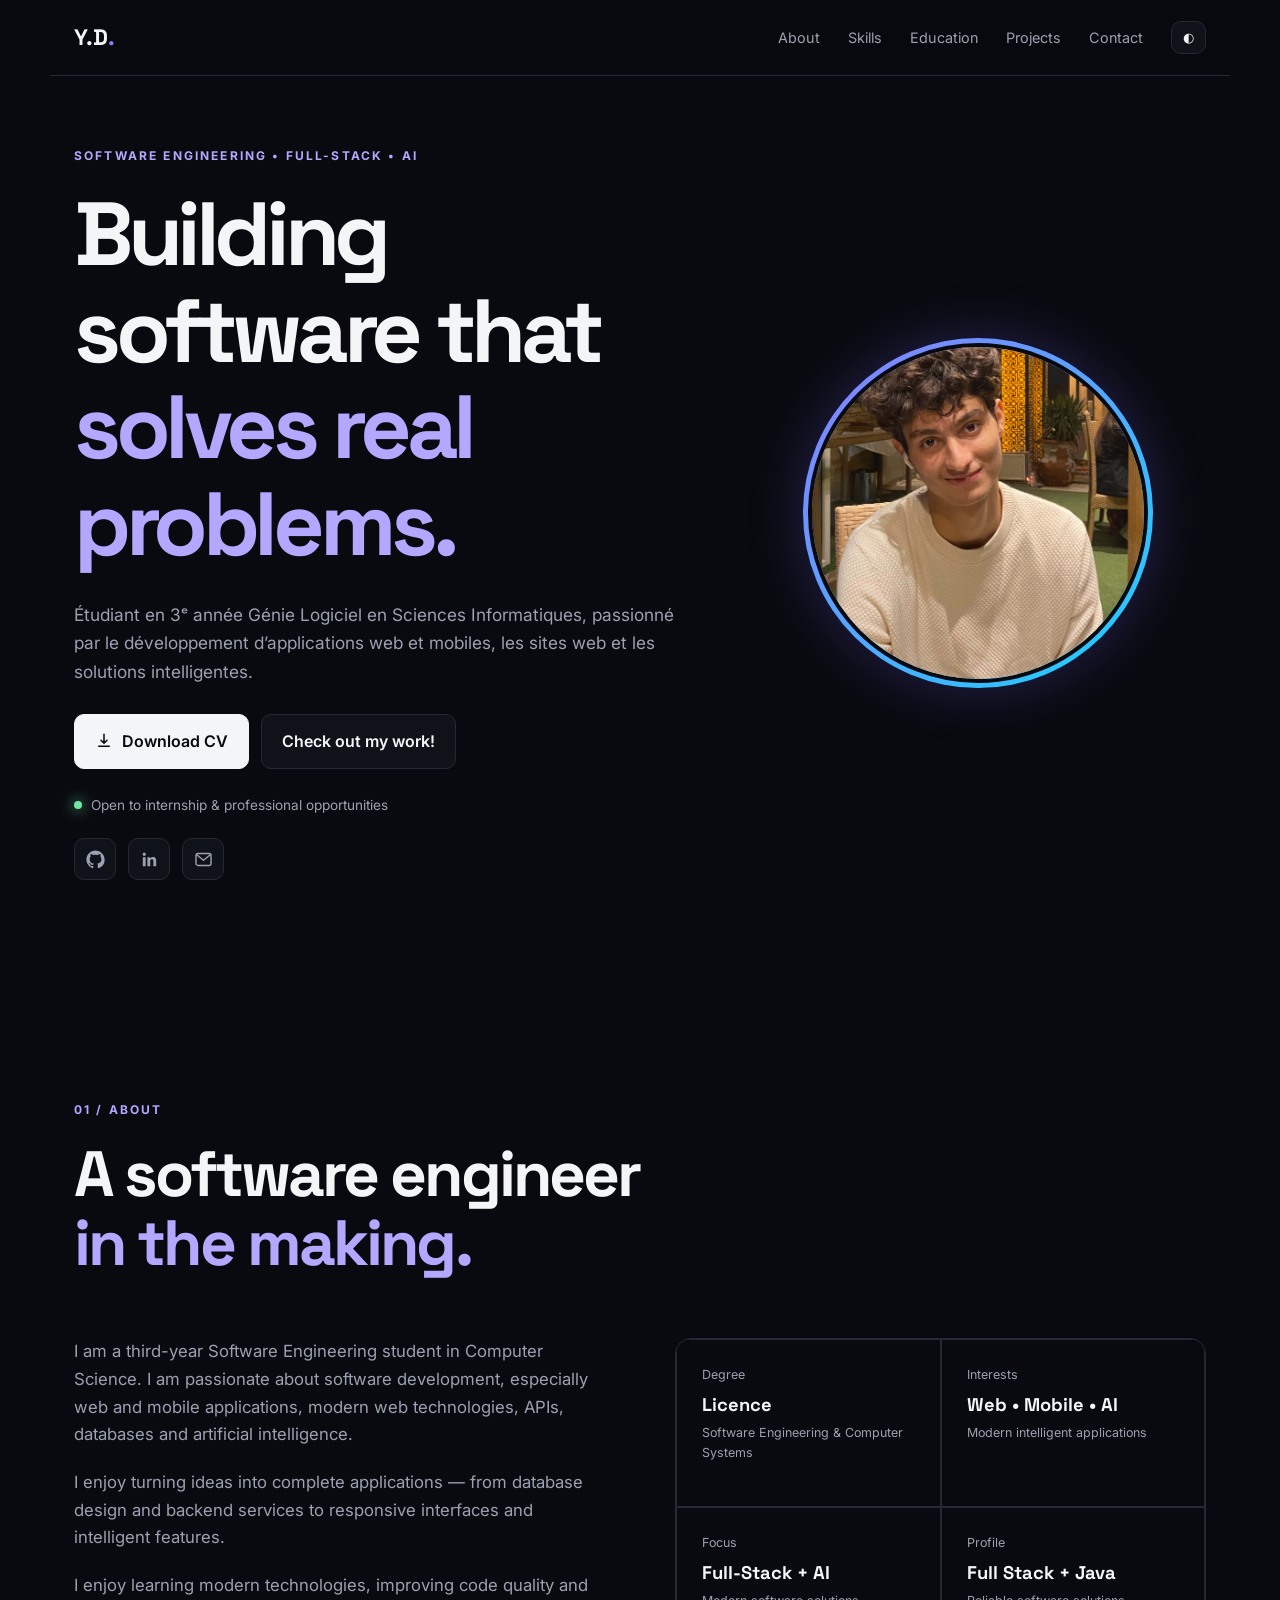
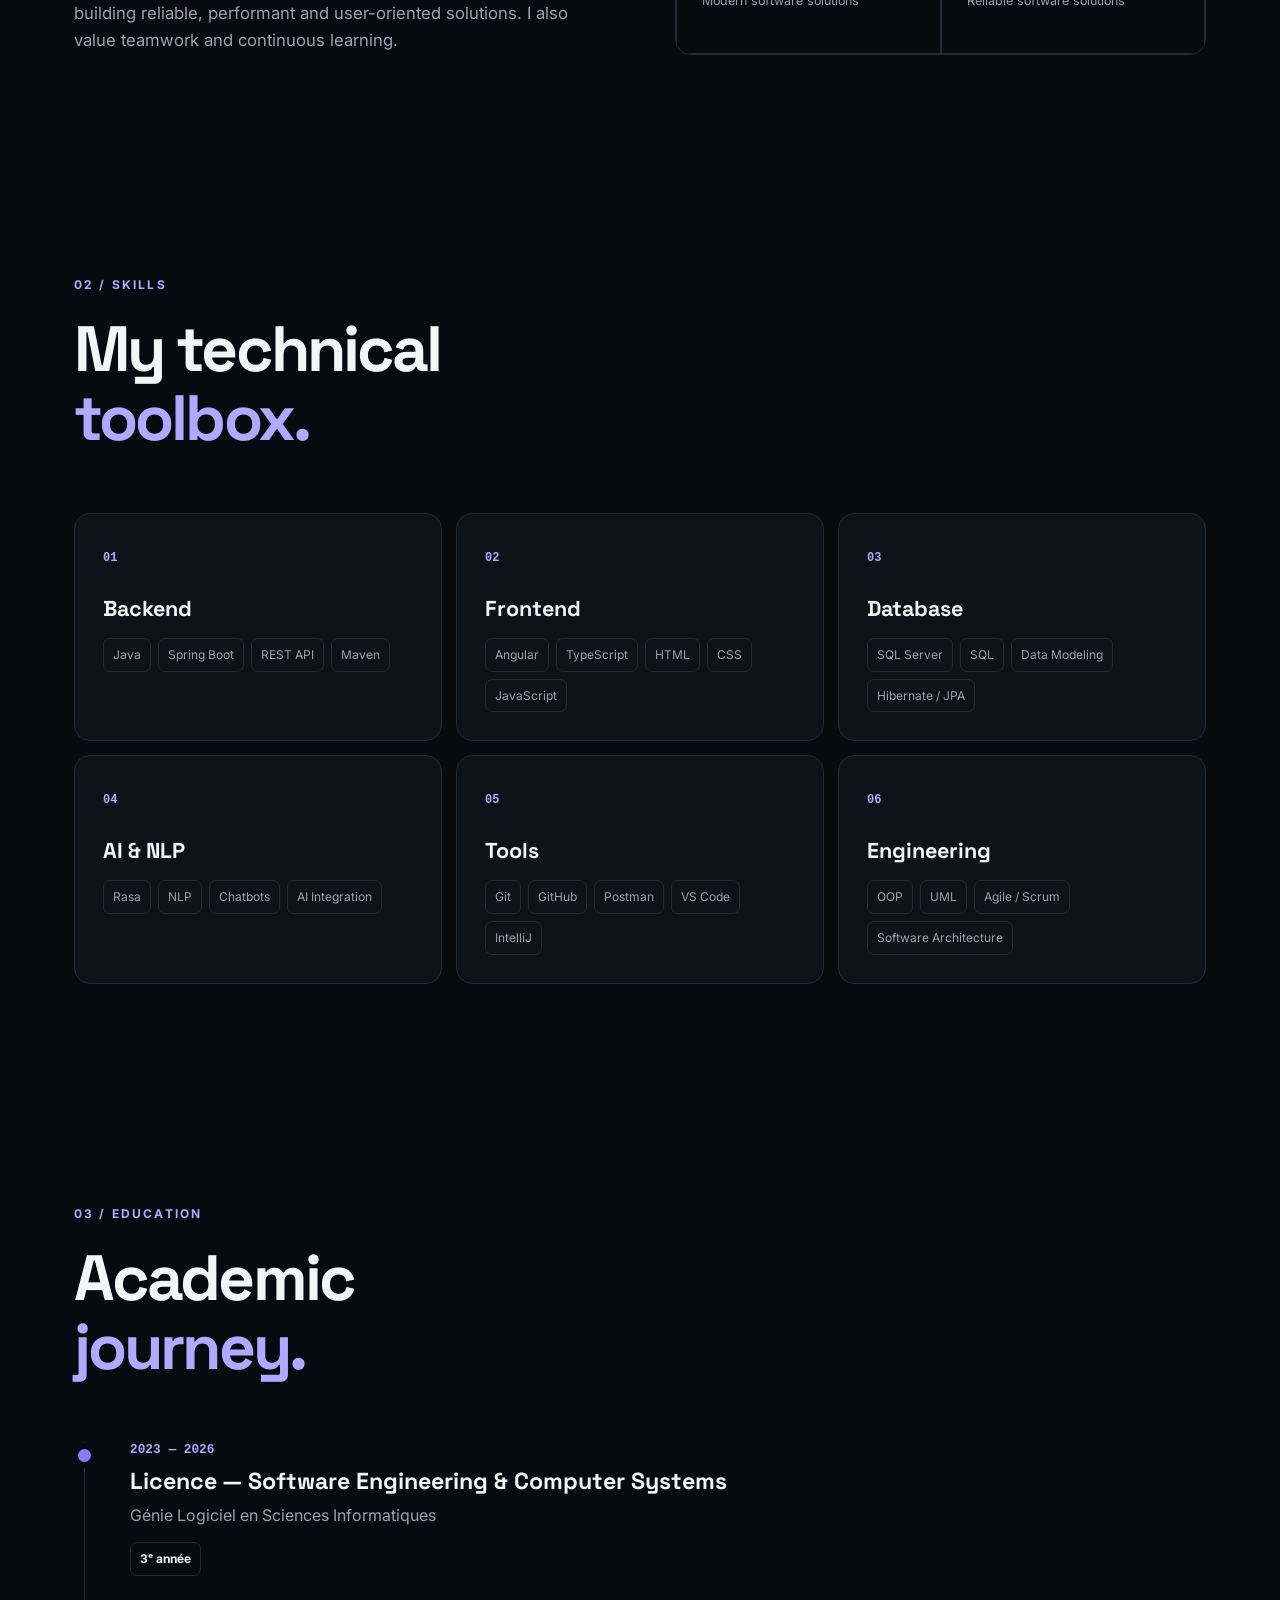
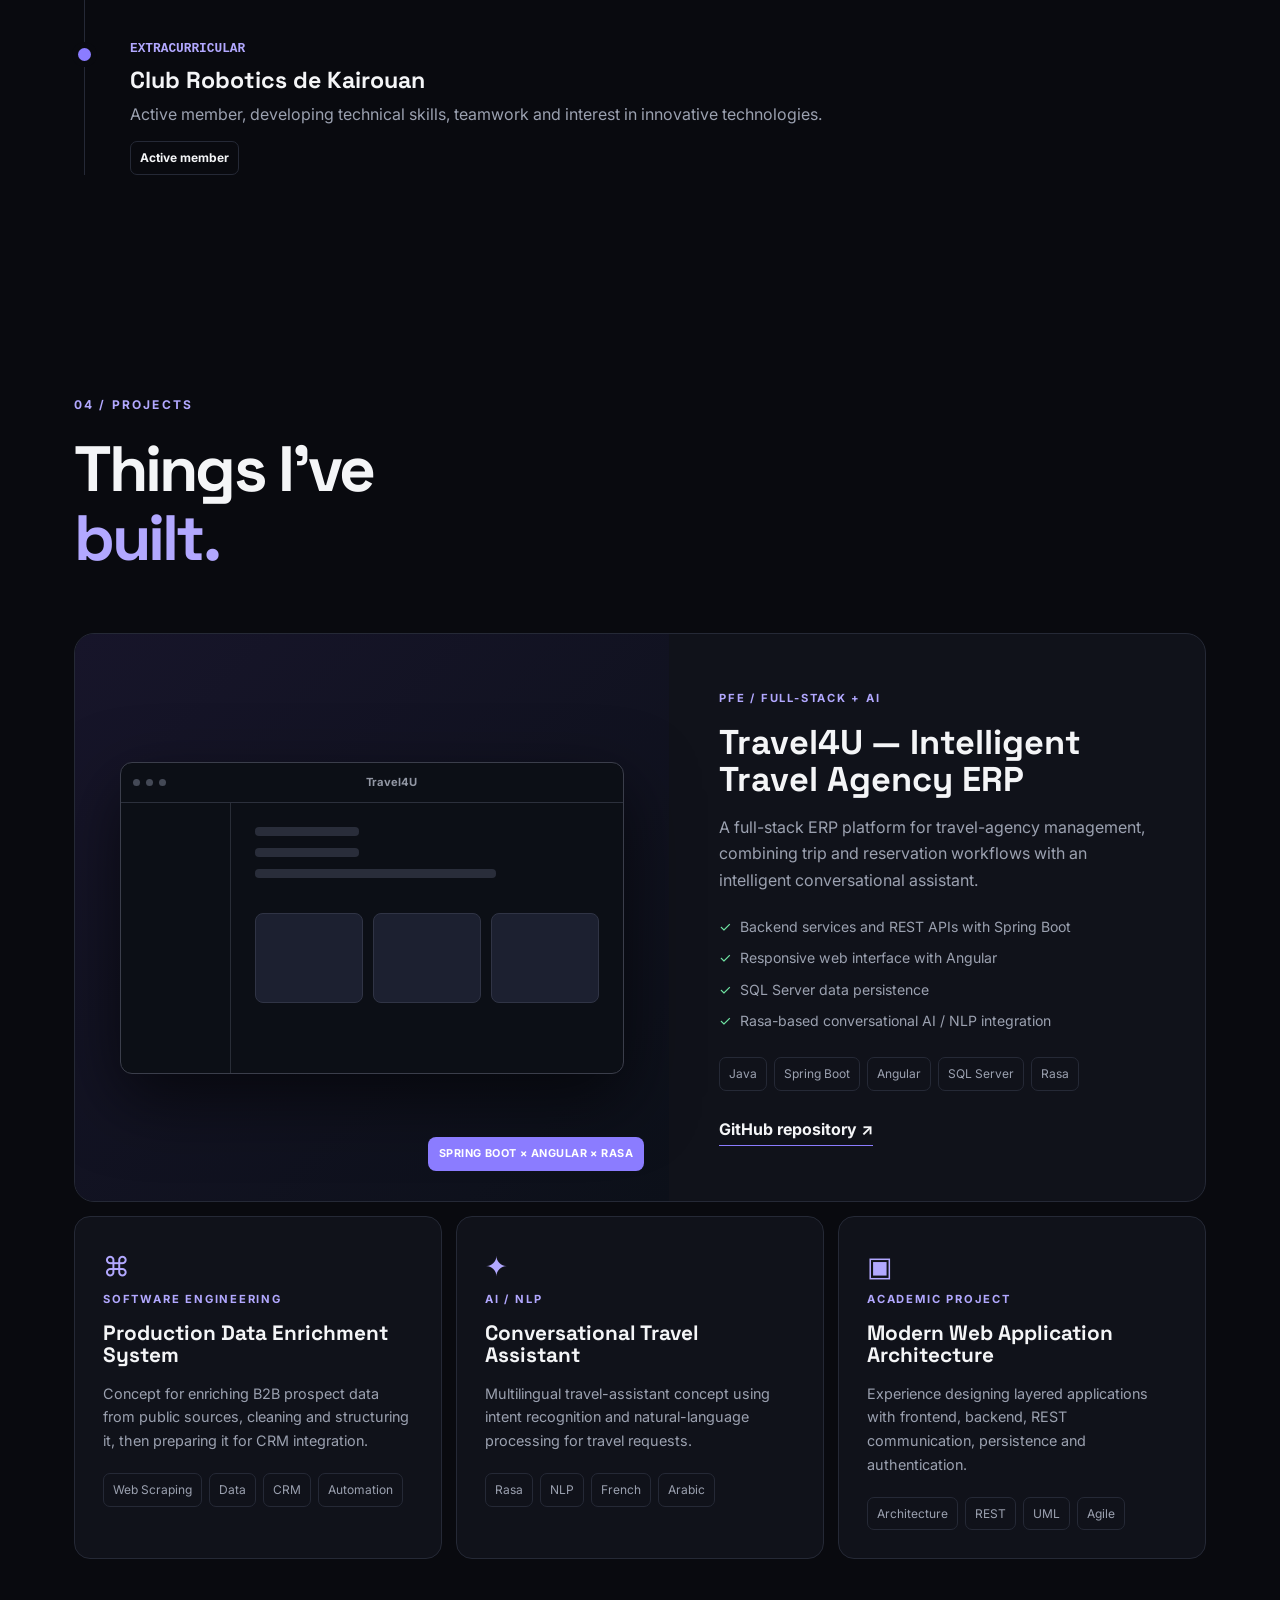
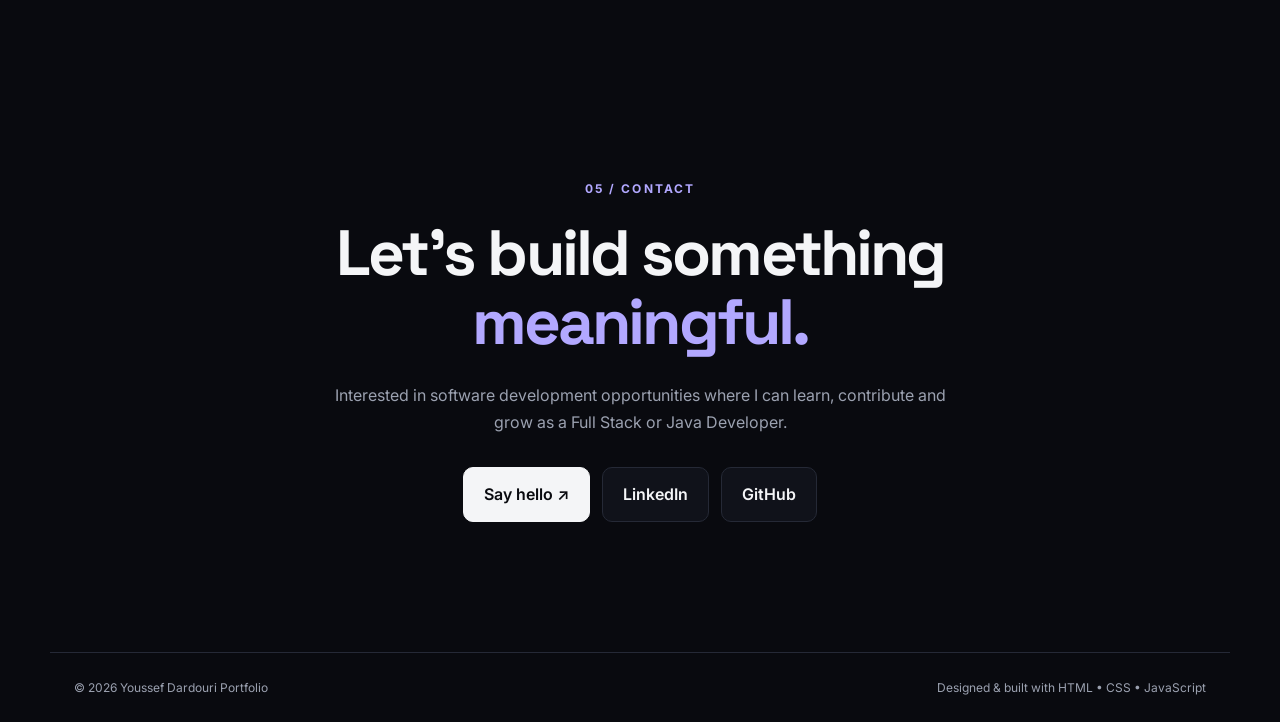
==== index.html @ 96c3347f "Update portfolio" ====
<!DOCTYPE html>
<html lang="en">
<head>
  <meta charset="UTF-8">
  <meta name="viewport" content="width=device-width, initial-scale=1.0">
  <meta name="description" content="Software Engineering portfolio — Full-Stack Development, AI and intelligent software solutions.">
  <title>Youssef Dardouri | Full Stack & Java Developer</title>
  <link rel="preconnect" href="https://fonts.googleapis.com">
  <link rel="preconnect" href="https://fonts.gstatic.com" crossorigin>
  <link href="https://fonts.googleapis.com/css2?family=Inter:wght@400;500;600;700;800&family=Space+Grotesk:wght@500;600;700&display=swap" rel="stylesheet">
  <link rel="stylesheet" href="style.css">
</head>
<body>
  <div class="progress" id="progress"></div>

  <header class="navbar">
    <a class="logo" href="#home">Y.D<span>.</span></a>
    <button class="menu-btn" id="menuBtn" aria-label="Open menu">☰</button>
    <nav id="nav">
      <a href="#about">About</a>
      <a href="#skills">Skills</a>
      <a href="#education">Education</a>
      <a href="#projects">Projects</a>
      <a href="#contact">Contact</a>
      <button class="theme-btn" id="themeBtn" aria-label="Toggle theme">◐</button>
    </nav>
  </header>

  <main>
    <section class="hero section" id="home">
      <div class="hero-copy reveal">
        <p class="eyebrow">SOFTWARE ENGINEERING • FULL-STACK • AI</p>
        <h1>Building software that<br><span>solves real problems.</span></h1>
        <p class="hero-text">
          Étudiant en 3ᵉ année Génie Logiciel en Sciences Informatiques, passionné par le
          développement d’applications web et mobiles, les sites web et les solutions intelligentes.
        </p>
        <div class="hero-actions">
          <a class="btn primary" href="cv.pdf" download>
            <svg class="btn-icon" viewBox="0 0 24 24" fill="none" xmlns="http://www.w3.org/2000/svg" aria-hidden="true"><path d="M12 3v12m0 0-4-4m4 4 4-4M5 19h14" stroke="currentColor" stroke-width="2" stroke-linecap="round" stroke-linejoin="round"/></svg>
            Download CV
          </a>
          <a class="btn secondary" href="#projects">Check out my work!</a>
        </div>
        <div class="availability"><span></span> Open to internship & professional opportunities</div>
        <div class="hero-social">
          <!-- Replace the placeholders below with your real links (same ones used in the Contact section). -->
          <a href="https://github.com/dardouriyoussef02-jpg" target="_blank" rel="noopener" aria-label="GitHub">
            <svg viewBox="0 0 24 24" fill="currentColor" aria-hidden="true"><path d="M12 .5C5.73.5.5 5.73.5 12c0 5.08 3.29 9.38 7.86 10.9.58.1.79-.25.79-.56 0-.27-.01-1.17-.02-2.12-3.2.7-3.88-1.36-3.88-1.36-.52-1.33-1.28-1.68-1.28-1.68-1.05-.72.08-.7.08-.7 1.16.08 1.77 1.19 1.77 1.19 1.03 1.77 2.7 1.26 3.36.96.1-.75.4-1.26.73-1.55-2.56-.29-5.25-1.28-5.25-5.7 0-1.26.45-2.29 1.19-3.1-.12-.29-.52-1.47.11-3.06 0 0 .97-.31 3.18 1.18a11.1 11.1 0 0 1 5.79 0c2.2-1.49 3.17-1.18 3.17-1.18.63 1.59.23 2.77.12 3.06.74.81 1.18 1.84 1.18 3.1 0 4.43-2.69 5.4-5.26 5.69.42.36.78 1.07.78 2.17 0 1.56-.02 2.82-.02 3.2 0 .31.21.67.8.56A10.52 10.52 0 0 0 23.5 12C23.5 5.73 18.27.5 12 .5Z"/></svg>
          </a>
          <a href="https://www.linkedin.com/in/youssef-dardouri" target="_blank" rel="noopener" aria-label="LinkedIn">
            <svg viewBox="0 0 24 24" fill="currentColor" aria-hidden="true"><path d="M20.45 20.45h-3.55v-5.57c0-1.33-.02-3.04-1.85-3.04-1.85 0-2.14 1.45-2.14 2.94v5.67H9.36V9h3.41v1.56h.05c.47-.9 1.63-1.85 3.36-1.85 3.6 0 4.27 2.37 4.27 5.45v6.29ZM5.34 7.43a2.06 2.06 0 1 1 0-4.12 2.06 2.06 0 0 1 0 4.12ZM7.12 20.45H3.56V9h3.56v11.45Z"/></svg>
          </a>
          <a href="mailto:dardouriyoussef02@gmail.com" aria-label="Email">
            <svg viewBox="0 0 24 24" fill="none" stroke="currentColor" stroke-width="1.8" aria-hidden="true"><rect x="2.5" y="4.5" width="19" height="15" rx="2.5"/><path d="m3.5 6 8.5 7 8.5-7" stroke-linecap="round" stroke-linejoin="round"/></svg>
          </a>
        </div>
      </div>
      <div class="hero-card reveal">
        <div class="profile-photo-wrap">
          <img src="photo.jpg" alt="Youssef Dardouri" class="profile-photo">
        </div>
        <div class="terminal">
          <div class="terminal-bar"><i></i><i></i><i></i><span>developer.js</span></div>
          <pre><code><span class="pink">const</span> developer = {
  role: <span class="green">"Software Engineer"</span>,
  focus: [<span class="green">"Full-Stack"</span>, <span class="green">"AI"</span>],
  stack: [<span class="green">"Java"</span>, <span class="green">"Spring"</span>,
          <span class="green">"Angular"</span>, <span class="green">"SQL"</span>],
  mindset: <span class="green">"Always learning"</span>
};</code></pre>
        </div>
      </div>
    </section>

    <section class="section" id="about">
      <div class="section-head reveal">
        <p class="eyebrow">01 / ABOUT</p>
        <h2>A software engineer<br><span>in the making.</span></h2>
      </div>
      <div class="about-grid">
        <div class="about-text reveal">
          <p>
            I am a third-year Software Engineering student in Computer Science. I am passionate
            about software development, especially web and mobile applications, modern web technologies,
            APIs, databases and artificial intelligence.
          </p>
          <p>
            I enjoy turning ideas into complete applications — from database design and backend
            services to responsive interfaces and intelligent features.
          </p>
          <p>
            I enjoy learning modern technologies, improving code quality and building reliable,
            performant and user-oriented solutions. I also value teamwork and continuous learning.
          </p>
        </div>
        <div class="facts reveal">
          <div><span>Degree</span><strong>Licence</strong><small>Software Engineering & Computer Systems</small></div>
          <div><span>Interests</span><strong>Web • Mobile • AI</strong><small>Modern intelligent applications</small></div>
          <div><span>Focus</span><strong>Full-Stack + AI</strong><small>Modern software solutions</small></div>
          <div><span>Profile</span><strong>Full Stack + Java</strong><small>Reliable software solutions</small></div>
        </div>
      </div>
    </section>

    <section class="section" id="skills">
      <div class="section-head reveal">
        <p class="eyebrow">02 / SKILLS</p>
        <h2>My technical<br><span>toolbox.</span></h2>
      </div>
      <div class="skills-grid">
        <article class="skill-card reveal"><span class="number">01</span><h3>Backend</h3><div class="tags"><span>Java</span><span>Spring Boot</span><span>REST API</span><span>Maven</span></div></article>
        <article class="skill-card reveal"><span class="number">02</span><h3>Frontend</h3><div class="tags"><span>Angular</span><span>TypeScript</span><span>HTML</span><span>CSS</span><span>JavaScript</span></div></article>
        <article class="skill-card reveal"><span class="number">03</span><h3>Database</h3><div class="tags"><span>SQL Server</span><span>SQL</span><span>Data Modeling</span><span>Hibernate / JPA</span></div></article>
        <article class="skill-card reveal"><span class="number">04</span><h3>AI & NLP</h3><div class="tags"><span>Rasa</span><span>NLP</span><span>Chatbots</span><span>AI Integration</span></div></article>
        <article class="skill-card reveal"><span class="number">05</span><h3>Tools</h3><div class="tags"><span>Git</span><span>GitHub</span><span>Postman</span><span>VS Code</span><span>IntelliJ</span></div></article>
        <article class="skill-card reveal"><span class="number">06</span><h3>Engineering</h3><div class="tags"><span>OOP</span><span>UML</span><span>Agile / Scrum</span><span>Software Architecture</span></div></article>
      </div>
    </section>

    <section class="section" id="education">
      <div class="section-head reveal">
        <p class="eyebrow">03 / EDUCATION</p>
        <h2>Academic<br><span>journey.</span></h2>
      </div>
      <div class="timeline">
        <div class="timeline-item reveal">
          <div class="dot"></div>
          <div class="time">2023 — 2026</div>
          <h3>Licence — Software Engineering & Computer Systems</h3>
          <p>Génie Logiciel en Sciences Informatiques</p>
          <strong class="badge">3ᵉ année</strong>
        </div>
        <div class="timeline-item reveal">
          <div class="dot"></div>
          <div class="time">EXTRACURRICULAR</div>
          <h3>Club Robotics de Kairouan</h3>
          <p>Active member, developing technical skills, teamwork and interest in innovative technologies.</p>
          <strong class="badge">Active member</strong>
        </div>
      </div>
    </section>

    <section class="section" id="projects">
      <div class="section-head reveal">
        <p class="eyebrow">04 / PROJECTS</p>
        <h2>Things I've<br><span>built.</span></h2>
      </div>

      <article class="project featured reveal">
        <div class="project-visual">
          <div class="mock-window">
            <div class="mock-top"><i></i><i></i><i></i><b>Travel4U</b></div>
            <div class="mock-content">
              <div class="mock-sidebar"></div>
              <div class="mock-main">
                <span></span><span></span><span class="wide"></span>
                <div class="mock-cards"><i></i><i></i><i></i></div>
              </div>
            </div>
          </div>
          <div class="floating-chip">SPRING BOOT × ANGULAR × RASA</div>
        </div>
        <div class="project-info">
          <p class="project-type">PFE / FULL-STACK + AI</p>
          <h3>Travel4U — Intelligent Travel Agency ERP</h3>
          <p>
            A full-stack ERP platform for travel-agency management, combining trip and reservation
            workflows with an intelligent conversational assistant.
          </p>
          <ul>
            <li>Backend services and REST APIs with Spring Boot</li>
            <li>Responsive web interface with Angular</li>
            <li>SQL Server data persistence</li>
            <li>Rasa-based conversational AI / NLP integration</li>
          </ul>
          <div class="project-tags"><span>Java</span><span>Spring Boot</span><span>Angular</span><span>SQL Server</span><span>Rasa</span></div>
          <!-- Points to your GitHub profile for now; swap in the Travel4U repo URL once it's created/public. -->
          <a class="text-link" href="https://github.com/dardouriyoussef02-jpg" target="_blank" rel="noopener">GitHub repository ↗</a>
        </div>
      </article>

      <div class="project-grid">
        <article class="project small reveal">
          <div class="mini-icon">⌘</div>
          <p class="project-type">SOFTWARE ENGINEERING</p>
          <h3>Production Data Enrichment System</h3>
          <p>Concept for enriching B2B prospect data from public sources, cleaning and structuring it, then preparing it for CRM integration.</p>
          <div class="project-tags"><span>Web Scraping</span><span>Data</span><span>CRM</span><span>Automation</span></div>
        </article>
        <article class="project small reveal">
          <div class="mini-icon">✦</div>
          <p class="project-type">AI / NLP</p>
          <h3>Conversational Travel Assistant</h3>
          <p>Multilingual travel-assistant concept using intent recognition and natural-language processing for travel requests.</p>
          <div class="project-tags"><span>Rasa</span><span>NLP</span><span>French</span><span>Arabic</span></div>
        </article>
        <article class="project small reveal">
          <div class="mini-icon">▣</div>
          <p class="project-type">ACADEMIC PROJECT</p>
          <h3>Modern Web Application Architecture</h3>
          <p>Experience designing layered applications with frontend, backend, REST communication, persistence and authentication.</p>
          <div class="project-tags"><span>Architecture</span><span>REST</span><span>UML</span><span>Agile</span></div>
        </article>
      </div>
    </section>

    <section class="cta section reveal" id="contact">
      <p class="eyebrow">05 / CONTACT</p>
      <h2>Let's build something<br><span>meaningful.</span></h2>
      <p>Interested in software development opportunities where I can learn, contribute and grow as a Full Stack or Java Developer.</p>
      <div class="contact-actions">
        <!-- Replace the placeholders below with your real links before publishing. -->
        <a class="btn primary" href="mailto:dardouriyoussef02@gmail.com">Say hello ↗</a>
        <a class="btn secondary" href="https://www.linkedin.com/in/youssef-dardouri" target="_blank" rel="noopener">LinkedIn</a>
        <a class="btn secondary" href="https://github.com/dardouriyoussef02-jpg" target="_blank" rel="noopener">GitHub</a>
      </div>
    </section>
  </main>

  <footer>
    <span>© <span id="year"></span> Youssef Dardouri Portfolio</span>
    <span>Designed & built with HTML • CSS • JavaScript</span>
  </footer>

  <script src="script.js"></script>
</body>
</html>
---- style.css ----
*{box-sizing:border-box;margin:0;padding:0}
:root{--bg:#090a0f;--surface:#10121a;--surface2:#151823;--text:#f4f5f7;--muted:#9ba1b0;--line:#252936;--accent:#8b7cff;--accent2:#b2a8ff;--green:#71e6a5;--max:1180px}
html{scroll-behavior:smooth}
body{font-family:Inter,system-ui,sans-serif;background:var(--bg);color:var(--text);line-height:1.65;overflow-x:hidden}
body.light{--bg:#f7f7f9;--surface:#fff;--surface2:#f0f1f5;--text:#12131a;--muted:#5f6572;--line:#dddfe7}
a{color:inherit;text-decoration:none}.progress{position:fixed;top:0;left:0;height:3px;background:var(--accent);width:0;z-index:100}
.navbar{height:76px;display:flex;align-items:center;justify-content:space-between;max-width:var(--max);margin:auto;padding:0 24px;position:sticky;top:0;background:color-mix(in srgb,var(--bg) 88%,transparent);backdrop-filter:blur(14px);z-index:50;border-bottom:1px solid var(--line)}
.logo{font:700 1.4rem "Space Grotesk"}.logo span{color:var(--accent)}
nav{display:flex;gap:28px;align-items:center}nav a{font-size:.9rem;color:var(--muted);transition:.2s}nav a:hover{color:var(--text)}
.theme-btn,.menu-btn{border:1px solid var(--line);background:var(--surface);color:var(--text);border-radius:10px;padding:8px 11px;cursor:pointer}.menu-btn{display:none}
.section{max-width:var(--max);margin:auto;padding:110px 24px}.hero{min-height:calc(100vh - 76px);display:grid;grid-template-columns:1.15fr .85fr;align-items:center;gap:60px;padding-top:70px}
.eyebrow{color:var(--accent2);font-size:.75rem;font-weight:700;letter-spacing:.18em;margin-bottom:20px}
h1,h2,h3{font-family:"Space Grotesk",sans-serif;line-height:1.08}h1{font-size:clamp(3rem,7vw,6.2rem);letter-spacing:-.06em}h1 span,h2 span{color:var(--accent2)}h2{font-size:clamp(2.5rem,5vw,4.6rem);letter-spacing:-.045em}.hero-text{max-width:650px;color:var(--muted);font-size:1.08rem;margin:28px 0}.hero-actions,.contact-actions{display:flex;gap:12px;flex-wrap:wrap}.btn{display:inline-flex;align-items:center;justify-content:center;gap:9px;padding:13px 20px;border-radius:10px;font-weight:600;border:1px solid var(--line);transition:.25s}.btn:hover{transform:translateY(-2px)}.btn.primary{background:var(--text);color:var(--bg);border-color:var(--text)}.btn.secondary{background:var(--surface);color:var(--text)}.btn-icon{width:18px;height:18px;flex-shrink:0}.availability{display:flex;align-items:center;gap:9px;margin-top:25px;color:var(--muted);font-size:.85rem}.availability span{width:8px;height:8px;border-radius:50%;background:var(--green);box-shadow:0 0 14px var(--green)}
.hero-social{display:flex;gap:12px;margin-top:22px}.hero-social a{display:flex;align-items:center;justify-content:center;width:42px;height:42px;border-radius:10px;background:var(--surface);border:1px solid var(--line);color:var(--muted);transition:.25s}.hero-social a svg{width:19px;height:19px}.hero-social a:hover{color:var(--text);border-color:var(--accent);transform:translateY(-2px)}
.hero-card{display:flex;justify-content:center;align-items:center;position:relative;min-height:520px}.profile-photo-wrap{width:350px;height:350px;border-radius:50%;padding:5px;background:linear-gradient(135deg,var(--accent),#19d3ff);box-shadow:0 0 55px #6f62ff44;position:relative;z-index:2}.profile-photo{width:100%;height:100%;object-fit:cover;object-position:center 25%;border-radius:50%;display:block;border:4px solid var(--bg)}.terminal{display:none}.terminal-bar{height:42px;border-bottom:1px solid #292d3a;display:flex;align-items:center;gap:7px;padding:0 14px;color:#6f7482;font-size:.75rem}.terminal-bar i{width:9px;height:9px;background:#3a3e4b;border-radius:50%}.terminal-bar span{margin-left:8px}.terminal pre{padding:28px;font:14px/2 "SFMono-Regular",Consolas,monospace;color:#d6d8e0;white-space:pre-wrap}.pink{color:#c7a7ff}.green{color:#75e3a4}
.section-head{margin-bottom:60px}.about-grid{display:grid;grid-template-columns:1fr 1fr;gap:70px}.about-text{color:var(--muted);font-size:1.05rem}.about-text p+p{margin-top:20px}.about-text strong{color:var(--text)}
.facts{display:grid;grid-template-columns:1fr 1fr;border:1px solid var(--line);border-radius:16px;overflow:hidden}.facts div{padding:25px;border:1px solid var(--line)}.facts span,.facts small{display:block;color:var(--muted);font-size:.78rem}.facts strong{display:block;font:700 1.15rem "Space Grotesk";margin:7px 0}
.skills-grid{display:grid;grid-template-columns:repeat(3,1fr);gap:14px}.skill-card,.project.small{background:var(--surface);border:1px solid var(--line);border-radius:16px;padding:28px;transition:.25s}.skill-card:hover,.project.small:hover{transform:translateY(-5px);border-color:#5d6170}.number{font:600 .75rem monospace;color:var(--accent2)}.skill-card h3{font-size:1.35rem;margin:28px 0 18px}.tags,.project-tags{display:flex;flex-wrap:wrap;gap:7px}.tags span,.project-tags span,.badge{font-size:.75rem;padding:6px 9px;border:1px solid var(--line);border-radius:7px;color:var(--muted)}
.timeline{border-left:1px solid var(--line);margin-left:10px;padding-left:45px}.timeline-item{position:relative;padding:0 0 65px}.timeline-item:last-child{padding-bottom:0}.dot{position:absolute;width:13px;height:13px;border-radius:50%;background:var(--accent);left:-52px;top:7px;box-shadow:0 0 0 6px var(--bg)}.time{color:var(--accent2);font:600 .8rem monospace;margin-bottom:12px}.timeline-item h3{font-size:1.45rem;margin-bottom:8px}.timeline-item p{color:var(--muted);margin-bottom:14px}.badge{color:var(--text);display:inline-block}
.project.featured{display:grid;grid-template-columns:1.1fr .9fr;gap:50px;padding:0;background:var(--surface);border:1px solid var(--line);border-radius:20px;overflow:hidden}.project-visual{min-height:480px;display:flex;align-items:center;justify-content:center;background:linear-gradient(135deg,#17152a,#0c1019);position:relative;padding:45px}.mock-window{width:100%;border:1px solid #3b3e4b;border-radius:12px;background:#0c0f16;box-shadow:0 25px 70px #0009}.mock-top{height:40px;border-bottom:1px solid #2c303c;display:flex;align-items:center;gap:6px;padding:0 12px;color:#9297a4;font-size:.7rem}.mock-top i{width:7px;height:7px;border-radius:50%;background:#444956}.mock-top b{margin-left:auto;margin-right:auto}.mock-content{display:flex;height:270px}.mock-sidebar{width:22%;border-right:1px solid #292d37}.mock-main{padding:24px;flex:1}.mock-main>span{height:9px;width:30%;display:block;background:#292d3a;border-radius:4px;margin-bottom:12px}.mock-main>span.wide{width:70%}.mock-cards{display:grid;grid-template-columns:repeat(3,1fr);gap:10px;margin-top:35px}.mock-cards i{height:90px;background:#1c2030;border:1px solid #303445;border-radius:8px}.floating-chip{position:absolute;bottom:30px;right:25px;background:var(--accent);color:#fff;border-radius:8px;padding:8px 11px;font-size:.68rem;font-weight:700;letter-spacing:.04em}.project-info{padding:55px 45px 55px 0}.project-type{font-size:.7rem;color:var(--accent2);font-weight:700;letter-spacing:.16em}.project-info h3{font-size:2.15rem;margin:16px 0}.project-info>p:not(.project-type){color:var(--muted);margin-bottom:22px}.project-info ul{list-style:none;color:var(--muted);font-size:.88rem;margin-bottom:25px}.project-info li{margin:8px 0}.project-info li::before{content:"✓";color:var(--green);margin-right:9px}.text-link{display:inline-block;margin-top:25px;font-weight:700;border-bottom:1px solid var(--accent);padding-bottom:3px}
.project-grid{display:grid;grid-template-columns:repeat(3,1fr);gap:14px;margin-top:14px}.project.small p:not(.project-type){color:var(--muted);font-size:.9rem;margin:15px 0 20px}.project.small h3{font-size:1.3rem;margin-top:13px}.mini-icon{font-size:1.7rem;color:var(--accent2)}
.cta{text-align:center;padding-bottom:130px}.cta>p:not(.eyebrow){color:var(--muted);max-width:620px;margin:25px auto 32px}.contact-actions{justify-content:center}
footer{border-top:1px solid var(--line);max-width:var(--max);margin:auto;padding:25px 24px;display:flex;justify-content:space-between;color:var(--muted);font-size:.75rem}
.reveal{opacity:0;transform:translateY(25px);transition:.7s ease}.reveal.visible{opacity:1;transform:none}
@media(max-width:850px){.hero-card{min-height:500px}.profile-photo-wrap{width:300px;height:300px}.terminal{right:0;bottom:0;max-width:75%}nav{display:none;position:absolute;top:76px;left:0;right:0;background:var(--bg);padding:20px 24px;flex-direction:column;align-items:flex-start;border-bottom:1px solid var(--line)}nav.open{display:flex}.menu-btn{display:block}.hero,.about-grid,.project.featured{grid-template-columns:1fr}.hero{padding-top:80px}.hero-card{margin-top:20px}.project-info{padding:35px}.skills-grid,.project-grid{grid-template-columns:1fr 1fr}.project-visual{min-height:350px}}
@media(max-width:560px){.hero-card{min-height:430px}.profile-photo-wrap{width:250px;height:250px}.terminal{width:320px;max-width:90%;right:-5px}.section{padding:80px 20px}.navbar{padding:0 20px}.skills-grid,.project-grid,.facts{grid-template-columns:1fr}h1{font-size:3.2rem}.project-visual{padding:20px}.floating-chip{font-size:.55rem;bottom:15px;right:15px}.project-info{padding:30px 22px}.project-info h3{font-size:1.7rem}.timeline{padding-left:30px}.dot{left:-37px}footer{flex-direction:column;gap:8px}}
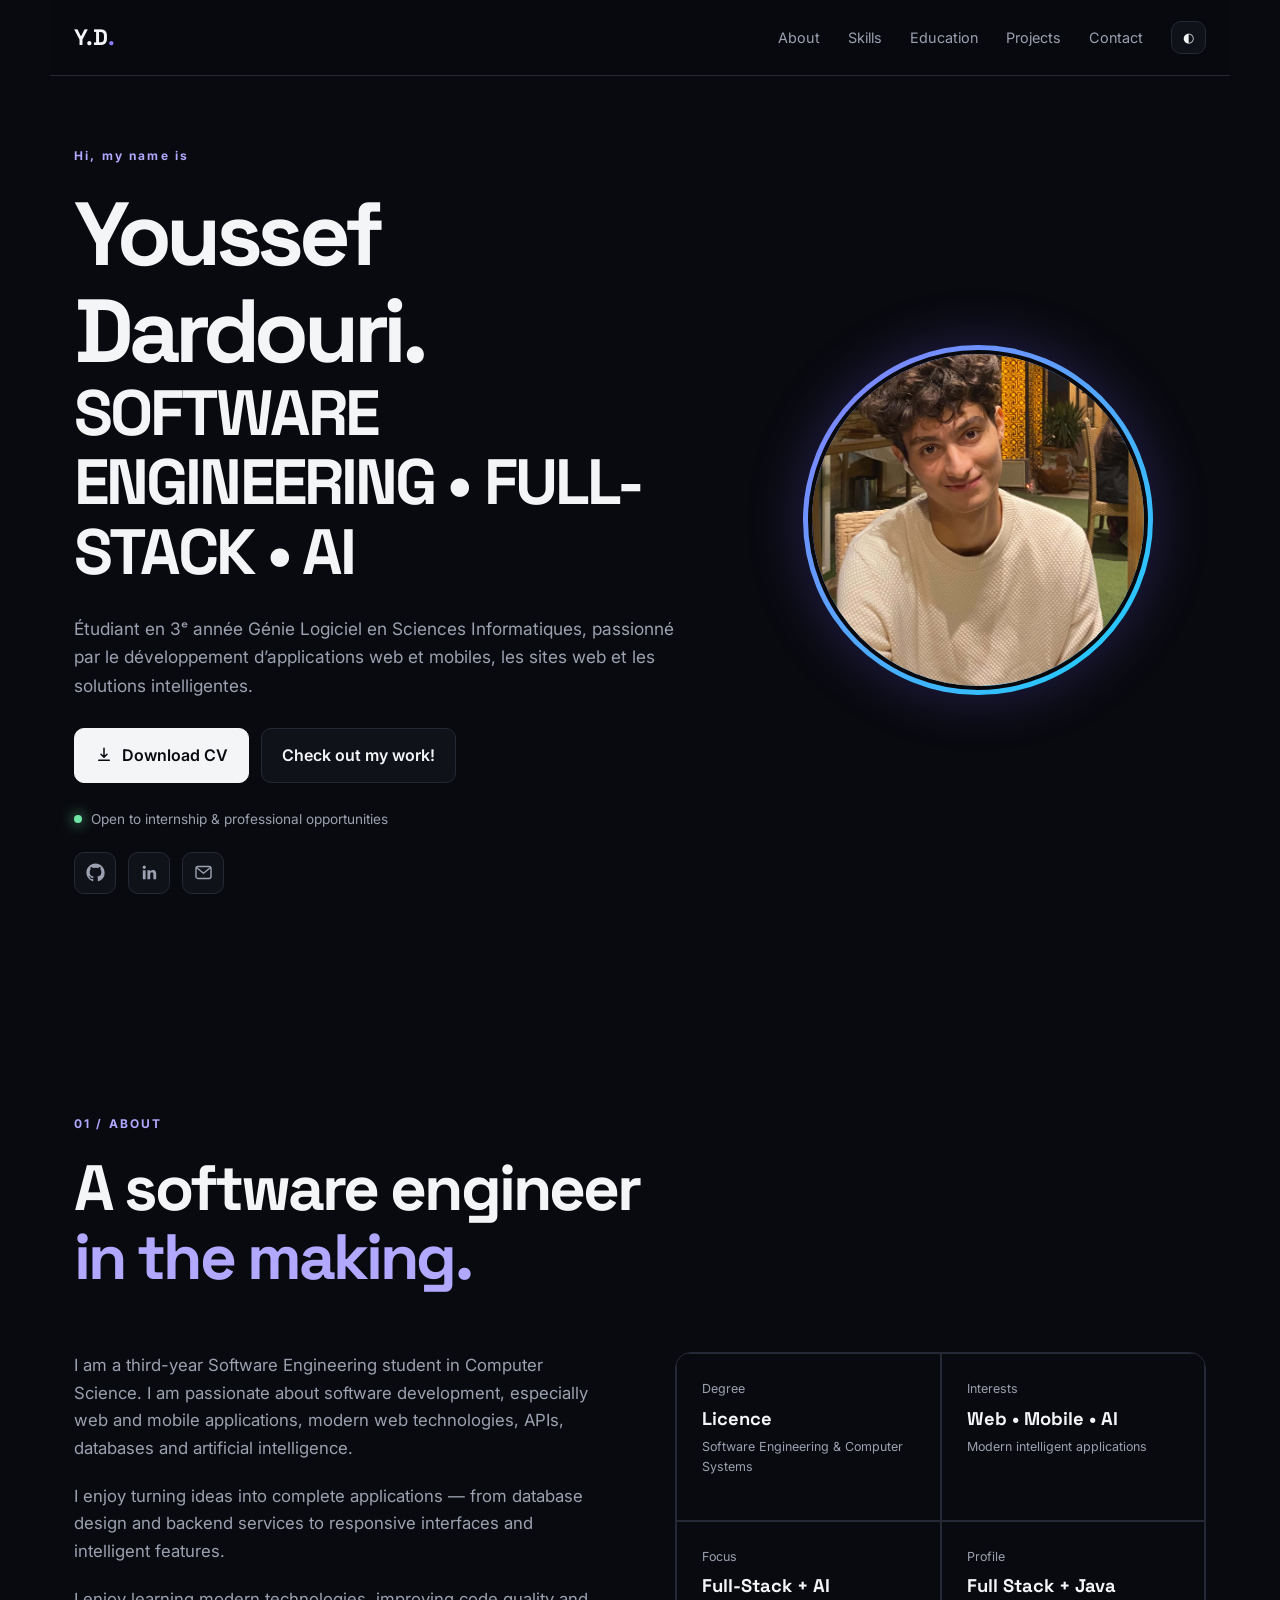
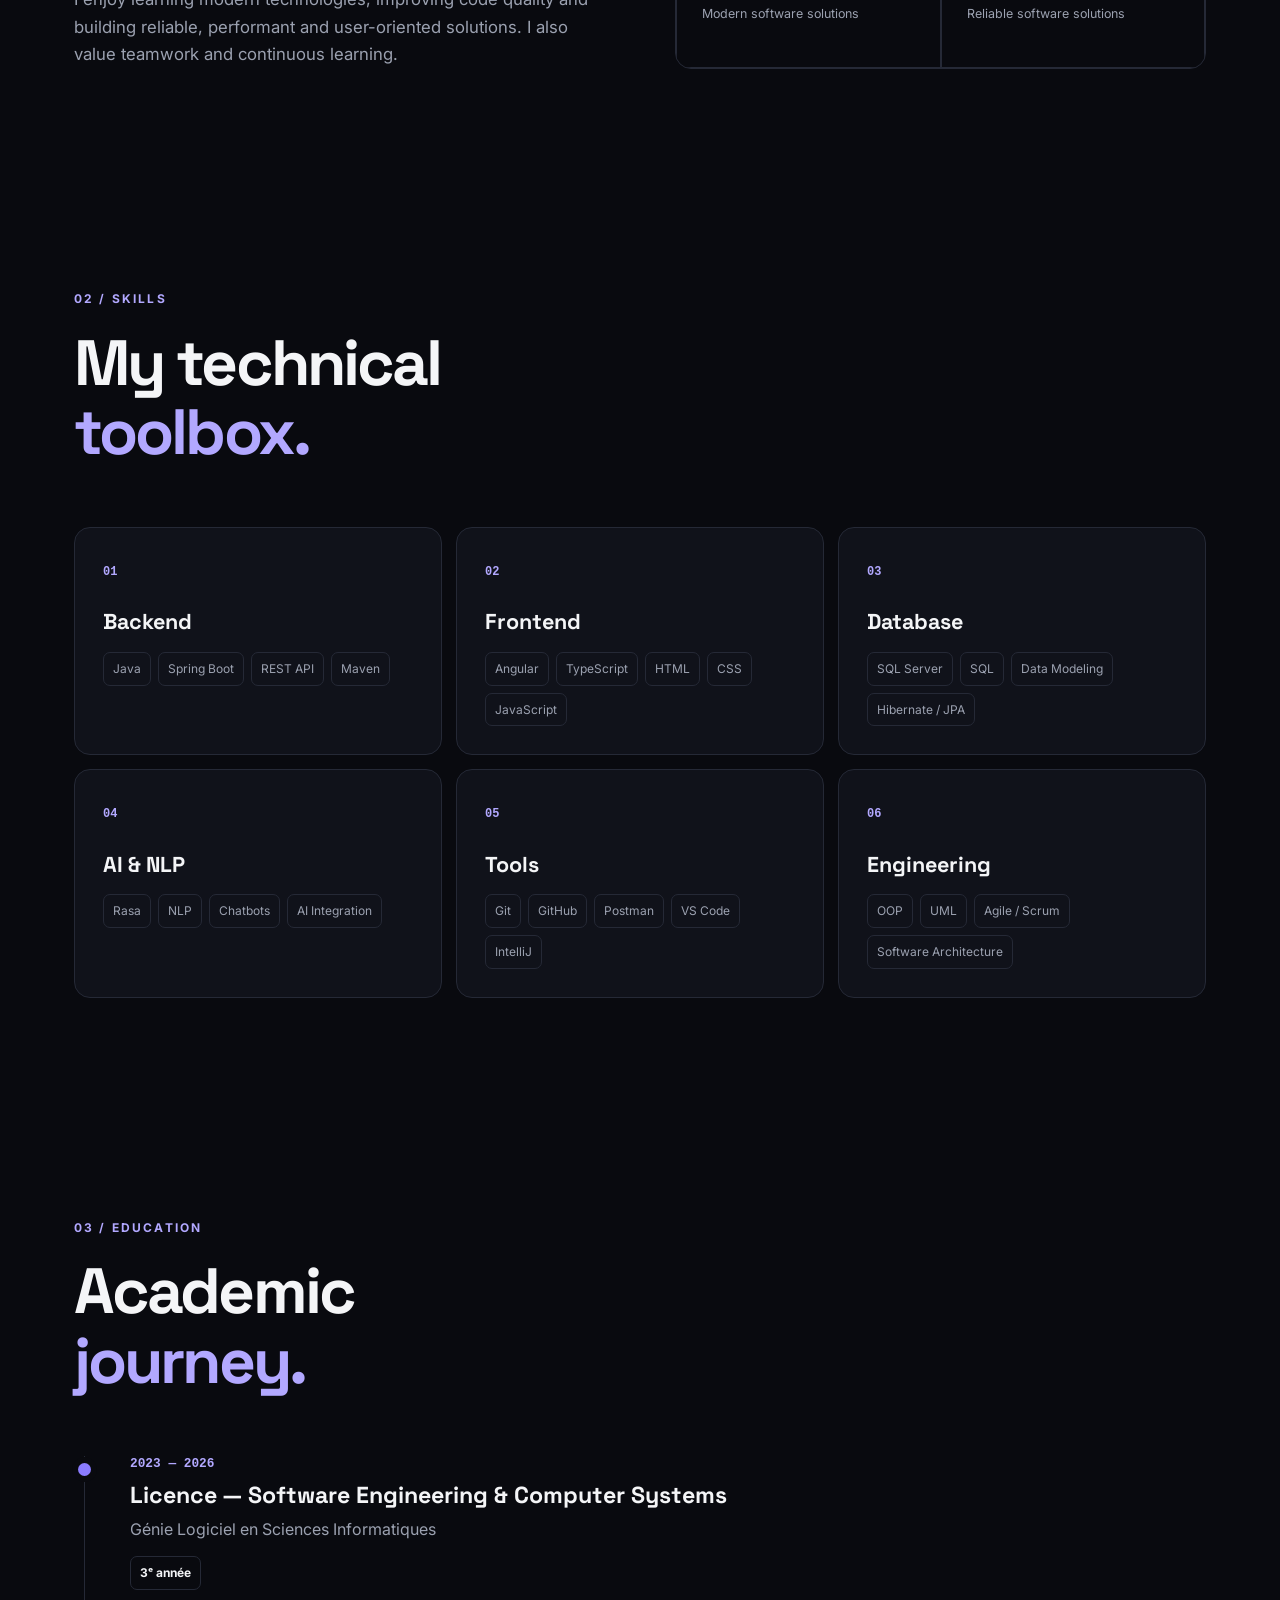
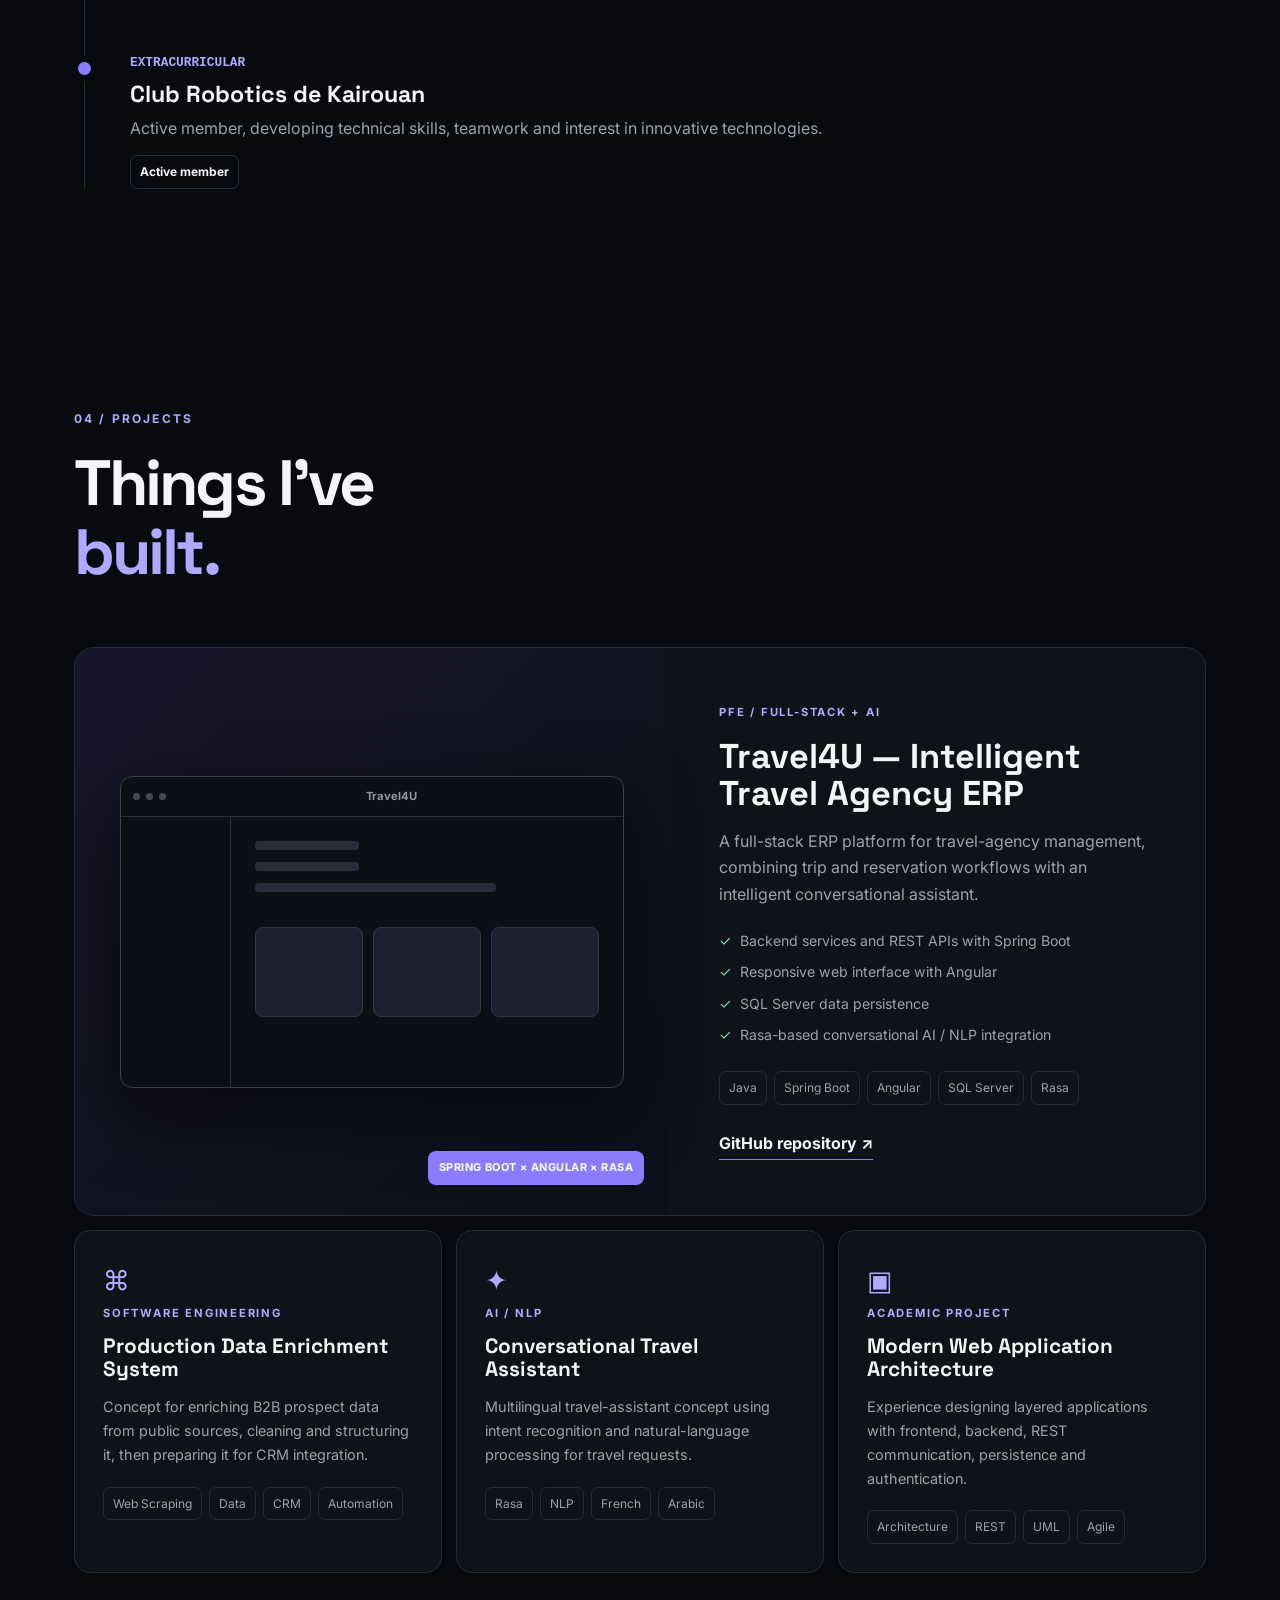
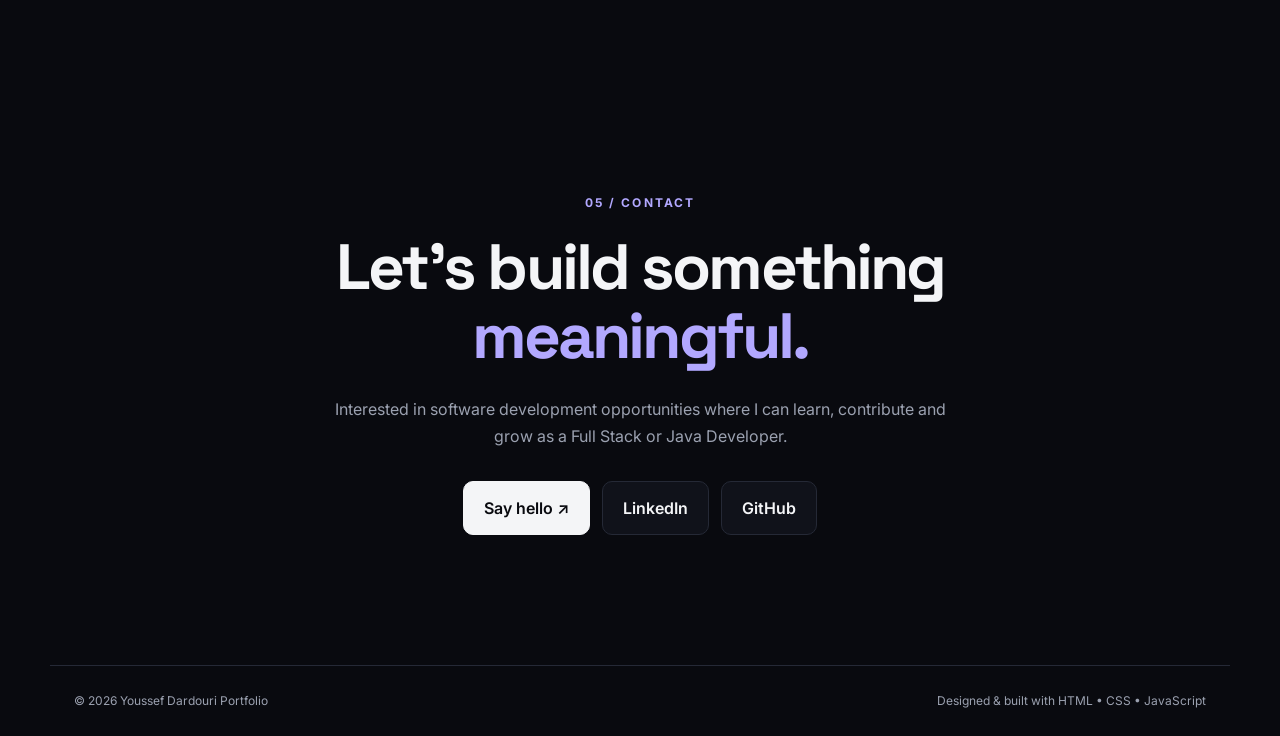
==== commit 10b471ac: "Add files via upload" ====
--- a/index.html
+++ b/index.html
@@ -29,8 +29,9 @@
   <main>
     <section class="hero section" id="home">
       <div class="hero-copy reveal">
-        <p class="eyebrow">SOFTWARE ENGINEERING • FULL-STACK • AI</p>
-        <h1>Building software that<br><span>solves real problems.</span></h1>
+        <p class="eyebrow">Hi, my name is</p>
+        <h1>Youssef Dardouri.</h1>
+        <h2>SOFTWARE ENGINEERING • FULL-STACK • AI</h2>
         <p class="hero-text">
           Étudiant en 3ᵉ année Génie Logiciel en Sciences Informatiques, passionné par le
           développement d’applications web et mobiles, les sites web et les solutions intelligentes.
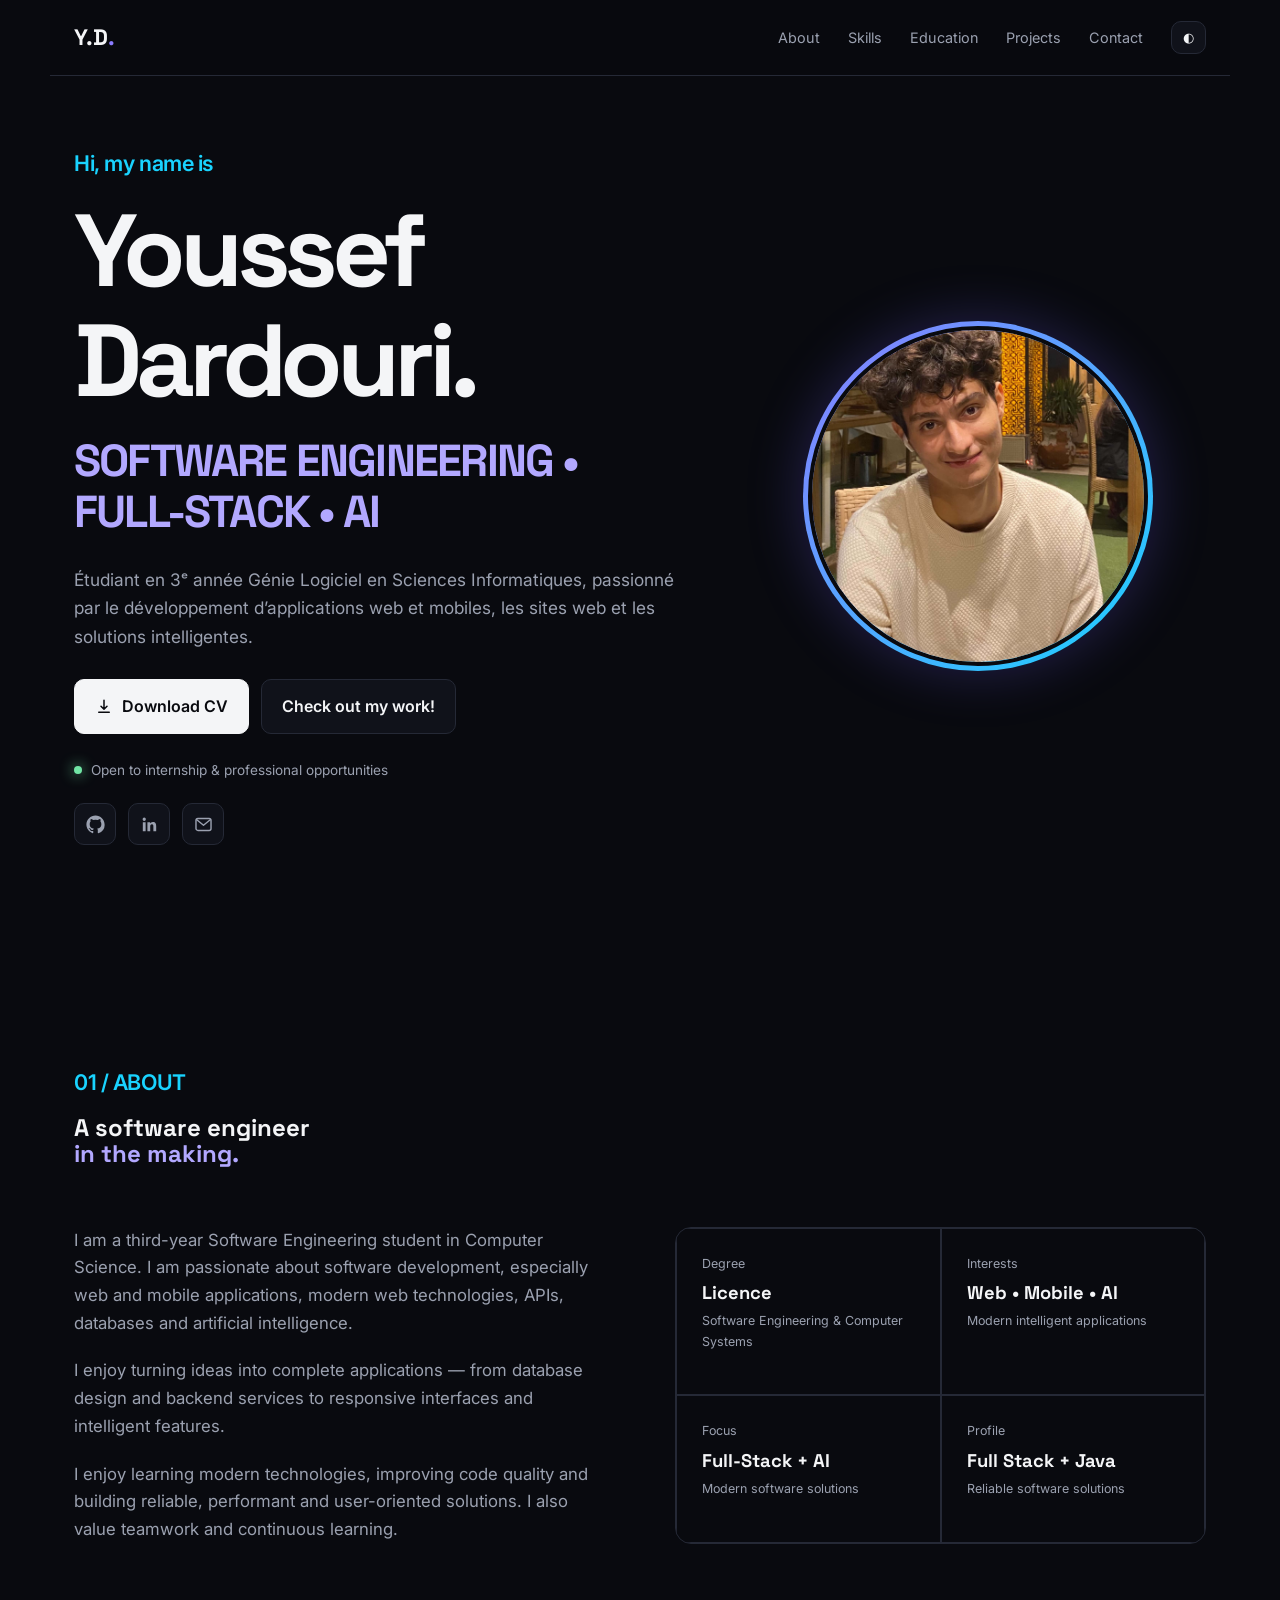
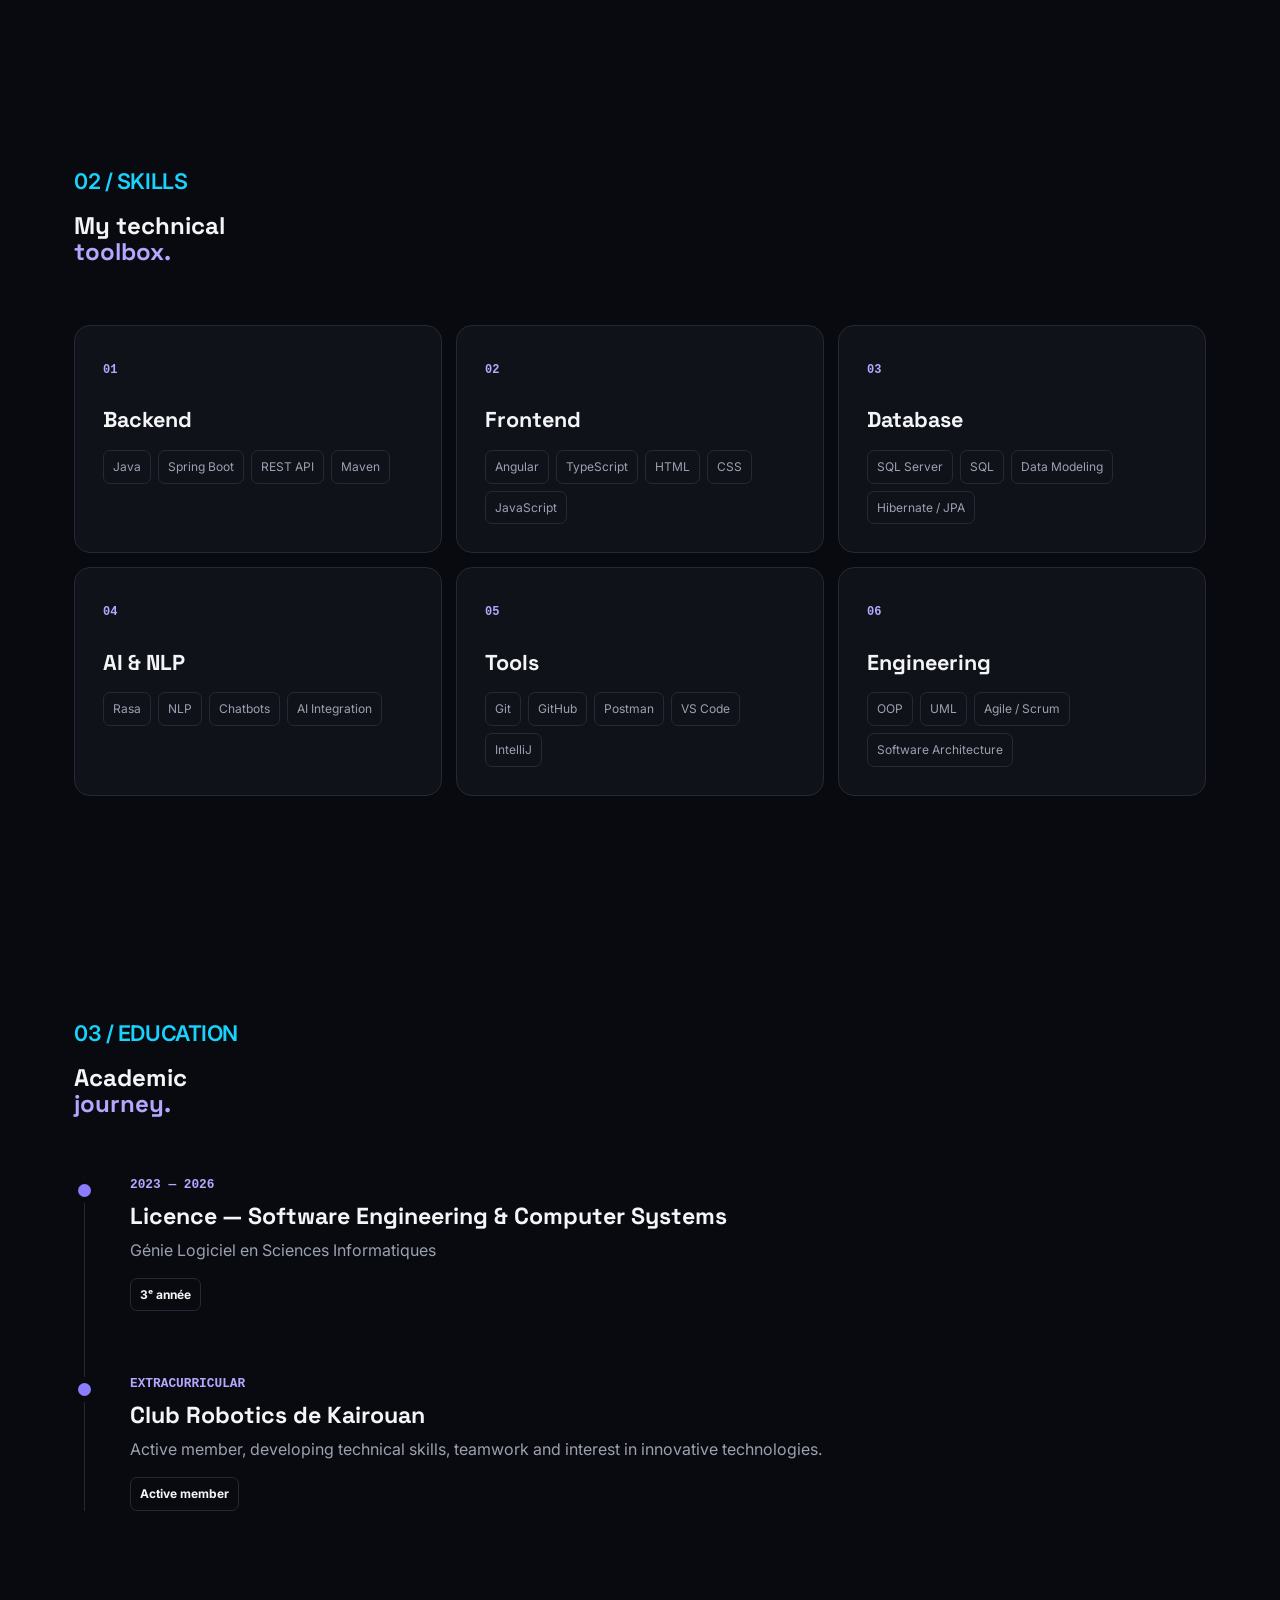
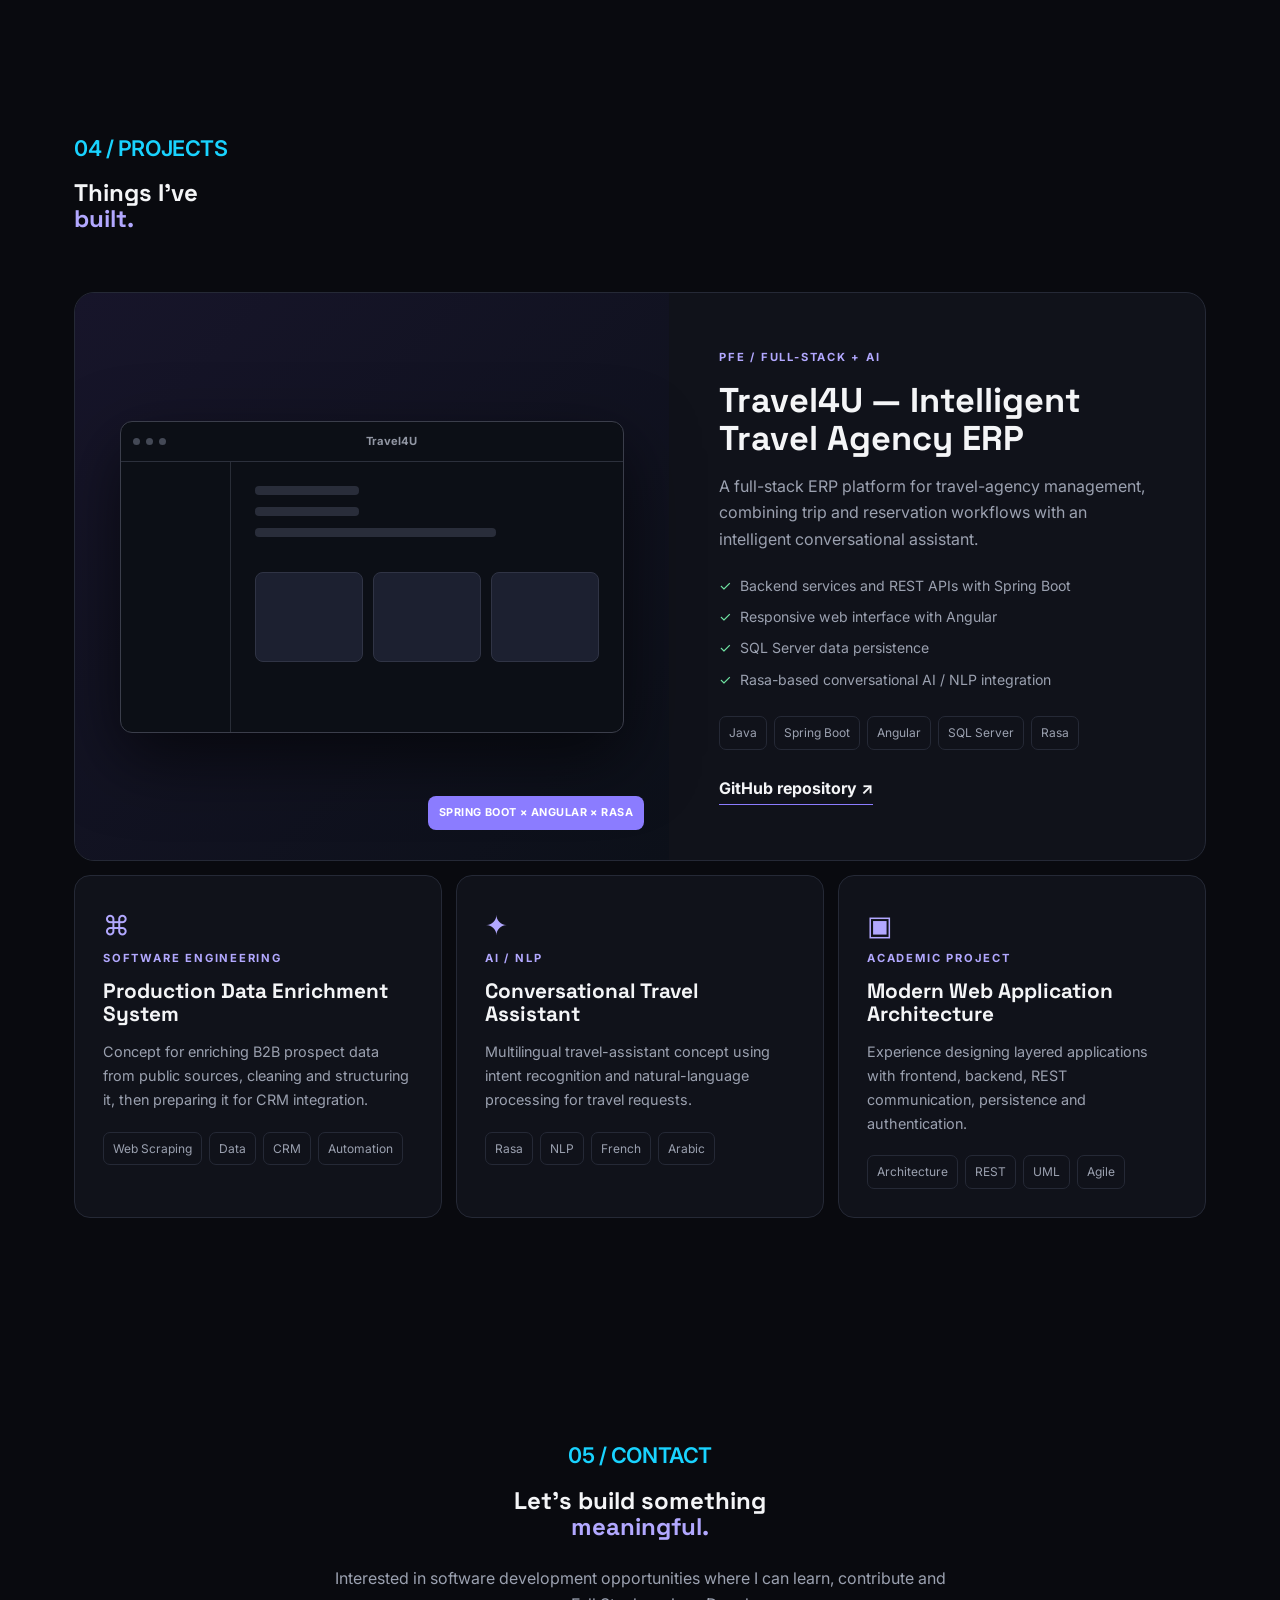
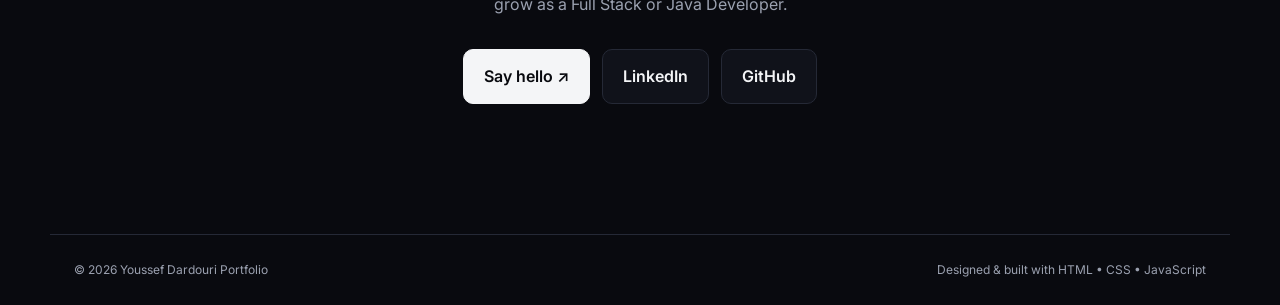
==== commit b743a0fc: "Update GitHub link to Travel4U repository" ====
--- a/index.html
+++ b/index.html
@@ -177,7 +177,7 @@
           </ul>
           <div class="project-tags"><span>Java</span><span>Spring Boot</span><span>Angular</span><span>SQL Server</span><span>Rasa</span></div>
           <!-- Points to your GitHub profile for now; swap in the Travel4U repo URL once it's created/public. -->
-          <a class="text-link" href="https://github.com/dardouriyoussef02-jpg" target="_blank" rel="noopener">GitHub repository ↗</a>
+          <a class="text-link" href="https://github.com/dardouriyoussef02-jpg/Travel4U" target="_blank" rel="noopener">GitHub repository ↗</a>
         </div>
       </article>
 
--- a/style.css
+++ b/style.css
@@ -1,26 +1,881 @@
 *{box-sizing:border-box;margin:0;padding:0}
-:root{--bg:#090a0f;--surface:#10121a;--surface2:#151823;--text:#f4f5f7;--muted:#9ba1b0;--line:#252936;--accent:#8b7cff;--accent2:#b2a8ff;--green:#71e6a5;--max:1180px}
+
+:root{
+  --bg:#090a0f;
+  --surface:#10121a;
+  --surface2:#151823;
+  --text:#f4f5f7;
+  --muted:#9ba1b0;
+  --line:#252936;
+  --accent:#8b7cff;
+  --accent2:#b2a8ff;
+  --green:#71e6a5;
+  --max:1180px
+}
+
 html{scroll-behavior:smooth}
-body{font-family:Inter,system-ui,sans-serif;background:var(--bg);color:var(--text);line-height:1.65;overflow-x:hidden}
-body.light{--bg:#f7f7f9;--surface:#fff;--surface2:#f0f1f5;--text:#12131a;--muted:#5f6572;--line:#dddfe7}
-a{color:inherit;text-decoration:none}.progress{position:fixed;top:0;left:0;height:3px;background:var(--accent);width:0;z-index:100}
-.navbar{height:76px;display:flex;align-items:center;justify-content:space-between;max-width:var(--max);margin:auto;padding:0 24px;position:sticky;top:0;background:color-mix(in srgb,var(--bg) 88%,transparent);backdrop-filter:blur(14px);z-index:50;border-bottom:1px solid var(--line)}
-.logo{font:700 1.4rem "Space Grotesk"}.logo span{color:var(--accent)}
-nav{display:flex;gap:28px;align-items:center}nav a{font-size:.9rem;color:var(--muted);transition:.2s}nav a:hover{color:var(--text)}
-.theme-btn,.menu-btn{border:1px solid var(--line);background:var(--surface);color:var(--text);border-radius:10px;padding:8px 11px;cursor:pointer}.menu-btn{display:none}
-.section{max-width:var(--max);margin:auto;padding:110px 24px}.hero{min-height:calc(100vh - 76px);display:grid;grid-template-columns:1.15fr .85fr;align-items:center;gap:60px;padding-top:70px}
-.eyebrow{color:var(--accent2);font-size:.75rem;font-weight:700;letter-spacing:.18em;margin-bottom:20px}
-h1,h2,h3{font-family:"Space Grotesk",sans-serif;line-height:1.08}h1{font-size:clamp(3rem,7vw,6.2rem);letter-spacing:-.06em}h1 span,h2 span{color:var(--accent2)}h2{font-size:clamp(2.5rem,5vw,4.6rem);letter-spacing:-.045em}.hero-text{max-width:650px;color:var(--muted);font-size:1.08rem;margin:28px 0}.hero-actions,.contact-actions{display:flex;gap:12px;flex-wrap:wrap}.btn{display:inline-flex;align-items:center;justify-content:center;gap:9px;padding:13px 20px;border-radius:10px;font-weight:600;border:1px solid var(--line);transition:.25s}.btn:hover{transform:translateY(-2px)}.btn.primary{background:var(--text);color:var(--bg);border-color:var(--text)}.btn.secondary{background:var(--surface);color:var(--text)}.btn-icon{width:18px;height:18px;flex-shrink:0}.availability{display:flex;align-items:center;gap:9px;margin-top:25px;color:var(--muted);font-size:.85rem}.availability span{width:8px;height:8px;border-radius:50%;background:var(--green);box-shadow:0 0 14px var(--green)}
-.hero-social{display:flex;gap:12px;margin-top:22px}.hero-social a{display:flex;align-items:center;justify-content:center;width:42px;height:42px;border-radius:10px;background:var(--surface);border:1px solid var(--line);color:var(--muted);transition:.25s}.hero-social a svg{width:19px;height:19px}.hero-social a:hover{color:var(--text);border-color:var(--accent);transform:translateY(-2px)}
-.hero-card{display:flex;justify-content:center;align-items:center;position:relative;min-height:520px}.profile-photo-wrap{width:350px;height:350px;border-radius:50%;padding:5px;background:linear-gradient(135deg,var(--accent),#19d3ff);box-shadow:0 0 55px #6f62ff44;position:relative;z-index:2}.profile-photo{width:100%;height:100%;object-fit:cover;object-position:center 25%;border-radius:50%;display:block;border:4px solid var(--bg)}.terminal{display:none}.terminal-bar{height:42px;border-bottom:1px solid #292d3a;display:flex;align-items:center;gap:7px;padding:0 14px;color:#6f7482;font-size:.75rem}.terminal-bar i{width:9px;height:9px;background:#3a3e4b;border-radius:50%}.terminal-bar span{margin-left:8px}.terminal pre{padding:28px;font:14px/2 "SFMono-Regular",Consolas,monospace;color:#d6d8e0;white-space:pre-wrap}.pink{color:#c7a7ff}.green{color:#75e3a4}
-.section-head{margin-bottom:60px}.about-grid{display:grid;grid-template-columns:1fr 1fr;gap:70px}.about-text{color:var(--muted);font-size:1.05rem}.about-text p+p{margin-top:20px}.about-text strong{color:var(--text)}
-.facts{display:grid;grid-template-columns:1fr 1fr;border:1px solid var(--line);border-radius:16px;overflow:hidden}.facts div{padding:25px;border:1px solid var(--line)}.facts span,.facts small{display:block;color:var(--muted);font-size:.78rem}.facts strong{display:block;font:700 1.15rem "Space Grotesk";margin:7px 0}
-.skills-grid{display:grid;grid-template-columns:repeat(3,1fr);gap:14px}.skill-card,.project.small{background:var(--surface);border:1px solid var(--line);border-radius:16px;padding:28px;transition:.25s}.skill-card:hover,.project.small:hover{transform:translateY(-5px);border-color:#5d6170}.number{font:600 .75rem monospace;color:var(--accent2)}.skill-card h3{font-size:1.35rem;margin:28px 0 18px}.tags,.project-tags{display:flex;flex-wrap:wrap;gap:7px}.tags span,.project-tags span,.badge{font-size:.75rem;padding:6px 9px;border:1px solid var(--line);border-radius:7px;color:var(--muted)}
-.timeline{border-left:1px solid var(--line);margin-left:10px;padding-left:45px}.timeline-item{position:relative;padding:0 0 65px}.timeline-item:last-child{padding-bottom:0}.dot{position:absolute;width:13px;height:13px;border-radius:50%;background:var(--accent);left:-52px;top:7px;box-shadow:0 0 0 6px var(--bg)}.time{color:var(--accent2);font:600 .8rem monospace;margin-bottom:12px}.timeline-item h3{font-size:1.45rem;margin-bottom:8px}.timeline-item p{color:var(--muted);margin-bottom:14px}.badge{color:var(--text);display:inline-block}
-.project.featured{display:grid;grid-template-columns:1.1fr .9fr;gap:50px;padding:0;background:var(--surface);border:1px solid var(--line);border-radius:20px;overflow:hidden}.project-visual{min-height:480px;display:flex;align-items:center;justify-content:center;background:linear-gradient(135deg,#17152a,#0c1019);position:relative;padding:45px}.mock-window{width:100%;border:1px solid #3b3e4b;border-radius:12px;background:#0c0f16;box-shadow:0 25px 70px #0009}.mock-top{height:40px;border-bottom:1px solid #2c303c;display:flex;align-items:center;gap:6px;padding:0 12px;color:#9297a4;font-size:.7rem}.mock-top i{width:7px;height:7px;border-radius:50%;background:#444956}.mock-top b{margin-left:auto;margin-right:auto}.mock-content{display:flex;height:270px}.mock-sidebar{width:22%;border-right:1px solid #292d37}.mock-main{padding:24px;flex:1}.mock-main>span{height:9px;width:30%;display:block;background:#292d3a;border-radius:4px;margin-bottom:12px}.mock-main>span.wide{width:70%}.mock-cards{display:grid;grid-template-columns:repeat(3,1fr);gap:10px;margin-top:35px}.mock-cards i{height:90px;background:#1c2030;border:1px solid #303445;border-radius:8px}.floating-chip{position:absolute;bottom:30px;right:25px;background:var(--accent);color:#fff;border-radius:8px;padding:8px 11px;font-size:.68rem;font-weight:700;letter-spacing:.04em}.project-info{padding:55px 45px 55px 0}.project-type{font-size:.7rem;color:var(--accent2);font-weight:700;letter-spacing:.16em}.project-info h3{font-size:2.15rem;margin:16px 0}.project-info>p:not(.project-type){color:var(--muted);margin-bottom:22px}.project-info ul{list-style:none;color:var(--muted);font-size:.88rem;margin-bottom:25px}.project-info li{margin:8px 0}.project-info li::before{content:"✓";color:var(--green);margin-right:9px}.text-link{display:inline-block;margin-top:25px;font-weight:700;border-bottom:1px solid var(--accent);padding-bottom:3px}
-.project-grid{display:grid;grid-template-columns:repeat(3,1fr);gap:14px;margin-top:14px}.project.small p:not(.project-type){color:var(--muted);font-size:.9rem;margin:15px 0 20px}.project.small h3{font-size:1.3rem;margin-top:13px}.mini-icon{font-size:1.7rem;color:var(--accent2)}
-.cta{text-align:center;padding-bottom:130px}.cta>p:not(.eyebrow){color:var(--muted);max-width:620px;margin:25px auto 32px}.contact-actions{justify-content:center}
-footer{border-top:1px solid var(--line);max-width:var(--max);margin:auto;padding:25px 24px;display:flex;justify-content:space-between;color:var(--muted);font-size:.75rem}
-.reveal{opacity:0;transform:translateY(25px);transition:.7s ease}.reveal.visible{opacity:1;transform:none}
-@media(max-width:850px){.hero-card{min-height:500px}.profile-photo-wrap{width:300px;height:300px}.terminal{right:0;bottom:0;max-width:75%}nav{display:none;position:absolute;top:76px;left:0;right:0;background:var(--bg);padding:20px 24px;flex-direction:column;align-items:flex-start;border-bottom:1px solid var(--line)}nav.open{display:flex}.menu-btn{display:block}.hero,.about-grid,.project.featured{grid-template-columns:1fr}.hero{padding-top:80px}.hero-card{margin-top:20px}.project-info{padding:35px}.skills-grid,.project-grid{grid-template-columns:1fr 1fr}.project-visual{min-height:350px}}
-@media(max-width:560px){.hero-card{min-height:430px}.profile-photo-wrap{width:250px;height:250px}.terminal{width:320px;max-width:90%;right:-5px}.section{padding:80px 20px}.navbar{padding:0 20px}.skills-grid,.project-grid,.facts{grid-template-columns:1fr}h1{font-size:3.2rem}.project-visual{padding:20px}.floating-chip{font-size:.55rem;bottom:15px;right:15px}.project-info{padding:30px 22px}.project-info h3{font-size:1.7rem}.timeline{padding-left:30px}.dot{left:-37px}footer{flex-direction:column;gap:8px}}
+
+body{
+  font-family:Inter,system-ui,sans-serif;
+  background:var(--bg);
+  color:var(--text);
+  line-height:1.65;
+  overflow-x:hidden
+}
+
+body.light{
+  --bg:#f7f7f9;
+  --surface:#fff;
+  --surface2:#f0f1f5;
+  --text:#12131a;
+  --muted:#5f6572;
+  --line:#dddfe7
+}
+
+a{
+  color:inherit;
+  text-decoration:none
+}
+
+.progress{
+  position:fixed;
+  top:0;
+  left:0;
+  height:3px;
+  background:var(--accent);
+  width:0;
+  z-index:100
+}
+
+.navbar{
+  height:76px;
+  display:flex;
+  align-items:center;
+  justify-content:space-between;
+  max-width:var(--max);
+  margin:auto;
+  padding:0 24px;
+  position:sticky;
+  top:0;
+  background:color-mix(in srgb,var(--bg) 88%,transparent);
+  backdrop-filter:blur(14px);
+  z-index:50;
+  border-bottom:1px solid var(--line)
+}
+
+.logo{
+  font:700 1.4rem "Space Grotesk"
+}
+
+.logo span{
+  color:var(--accent)
+}
+
+nav{
+  display:flex;
+  gap:28px;
+  align-items:center
+}
+
+nav a{
+  font-size:.9rem;
+  color:var(--muted);
+  transition:.2s
+}
+
+nav a:hover{
+  color:var(--text)
+}
+
+.theme-btn,
+.menu-btn{
+  border:1px solid var(--line);
+  background:var(--surface);
+  color:var(--text);
+  border-radius:10px;
+  padding:8px 11px;
+  cursor:pointer
+}
+
+.menu-btn{
+  display:none
+}
+
+.section{
+  max-width:var(--max);
+  margin:auto;
+  padding:110px 24px
+}
+
+.hero{
+  min-height:calc(100vh - 76px);
+  display:grid;
+  grid-template-columns:1.15fr .85fr;
+  align-items:center;
+  gap:60px;
+  padding-top:70px
+}
+
+
+/* =========================================================
+   HERO TEXT
+   ========================================================= */
+
+.eyebrow{
+  color:#19d3ff;
+  font-size:1.35rem;
+  font-weight:600;
+  letter-spacing:-.02em;
+  margin-bottom:14px
+}
+
+h1,
+h2,
+h3{
+  font-family:"Space Grotesk",sans-serif;
+  line-height:1.08
+}
+
+h1{
+  font-size:clamp(4rem,8vw,7rem);
+  letter-spacing:-.06em;
+  font-weight:800
+}
+
+h1 span,
+h2 span{
+  color:var(--accent2)
+}
+
+.hero h2{
+  font-family:"Space Grotesk",sans-serif;
+  font-size:clamp(1.8rem,3.5vw,3.2rem);
+  letter-spacing:-.04em;
+  color:var(--accent2);
+  font-weight:800;
+  margin-top:18px;
+  line-height:1.15;
+}
+
+.hero-text{
+  max-width:650px;
+  color:var(--muted);
+  font-size:1.08rem;
+  margin:28px 0
+}
+
+.hero-actions,
+.contact-actions{
+  display:flex;
+  gap:12px;
+  flex-wrap:wrap
+}
+
+.btn{
+  display:inline-flex;
+  align-items:center;
+  justify-content:center;
+  gap:9px;
+  padding:13px 20px;
+  border-radius:10px;
+  font-weight:600;
+  border:1px solid var(--line);
+  transition:.25s
+}
+
+.btn:hover{
+  transform:translateY(-2px)
+}
+
+.btn.primary{
+  background:var(--text);
+  color:var(--bg);
+  border-color:var(--text)
+}
+
+.btn.secondary{
+  background:var(--surface);
+  color:var(--text)
+}
+
+.btn-icon{
+  width:18px;
+  height:18px;
+  flex-shrink:0
+}
+
+.availability{
+  display:flex;
+  align-items:center;
+  gap:9px;
+  margin-top:25px;
+  color:var(--muted);
+  font-size:.85rem
+}
+
+.availability span{
+  width:8px;
+  height:8px;
+  border-radius:50%;
+  background:var(--green);
+  box-shadow:0 0 14px var(--green)
+}
+
+
+/* =========================================================
+   SOCIAL
+   ========================================================= */
+
+.hero-social{
+  display:flex;
+  gap:12px;
+  margin-top:22px
+}
+
+.hero-social a{
+  display:flex;
+  align-items:center;
+  justify-content:center;
+  width:42px;
+  height:42px;
+  border-radius:10px;
+  background:var(--surface);
+  border:1px solid var(--line);
+  color:var(--muted);
+  transition:.25s
+}
+
+.hero-social a svg{
+  width:19px;
+  height:19px
+}
+
+.hero-social a:hover{
+  color:var(--text);
+  border-color:var(--accent);
+  transform:translateY(-2px)
+}
+
+
+/* =========================================================
+   PROFILE PHOTO
+   ========================================================= */
+
+.hero-card{
+  display:flex;
+  justify-content:center;
+  align-items:center;
+  position:relative;
+  min-height:520px
+}
+
+.profile-photo-wrap{
+  width:350px;
+  height:350px;
+  border-radius:50%;
+  padding:5px;
+  background:linear-gradient(135deg,var(--accent),#19d3ff);
+  box-shadow:0 0 55px #6f62ff44;
+  position:relative;
+  z-index:2
+}
+
+.profile-photo{
+  width:100%;
+  height:100%;
+  object-fit:cover;
+  object-position:center 25%;
+  border-radius:50%;
+  display:block;
+  border:4px solid var(--bg)
+}
+
+.terminal{
+  display:none
+}
+
+.terminal-bar{
+  height:42px;
+  border-bottom:1px solid #292d3a;
+  display:flex;
+  align-items:center;
+  gap:7px;
+  padding:0 14px;
+  color:#6f7482;
+  font-size:.75rem
+}
+
+.terminal-bar i{
+  width:9px;
+  height:9px;
+  background:#3a3e4b;
+  border-radius:50%
+}
+
+.terminal-bar span{
+  margin-left:8px
+}
+
+.terminal pre{
+  padding:28px;
+  font:14px/2 "SFMono-Regular",Consolas,monospace;
+  color:#d6d8e0;
+  white-space:pre-wrap
+}
+
+.pink{
+  color:#c7a7ff
+}
+
+.green{
+  color:#75e3a4
+}
+
+
+/* =========================================================
+   ABOUT
+   ========================================================= */
+
+.section-head{
+  margin-bottom:60px
+}
+
+.about-grid{
+  display:grid;
+  grid-template-columns:1fr 1fr;
+  gap:70px
+}
+
+.about-text{
+  color:var(--muted);
+  font-size:1.05rem
+}
+
+.about-text p+p{
+  margin-top:20px
+}
+
+.about-text strong{
+  color:var(--text)
+}
+
+.facts{
+  display:grid;
+  grid-template-columns:1fr 1fr;
+  border:1px solid var(--line);
+  border-radius:16px;
+  overflow:hidden
+}
+
+.facts div{
+  padding:25px;
+  border:1px solid var(--line)
+}
+
+.facts span,
+.facts small{
+  display:block;
+  color:var(--muted);
+  font-size:.78rem
+}
+
+.facts strong{
+  display:block;
+  font:700 1.15rem "Space Grotesk";
+  margin:7px 0
+}
+
+
+/* =========================================================
+   SKILLS
+   ========================================================= */
+
+.skills-grid{
+  display:grid;
+  grid-template-columns:repeat(3,1fr);
+  gap:14px
+}
+
+.skill-card,
+.project.small{
+  background:var(--surface);
+  border:1px solid var(--line);
+  border-radius:16px;
+  padding:28px;
+  transition:.25s
+}
+
+.skill-card:hover,
+.project.small:hover{
+  transform:translateY(-5px);
+  border-color:#5d6170
+}
+
+.number{
+  font:600 .75rem monospace;
+  color:var(--accent2)
+}
+
+.skill-card h3{
+  font-size:1.35rem;
+  margin:28px 0 18px
+}
+
+.tags,
+.project-tags{
+  display:flex;
+  flex-wrap:wrap;
+  gap:7px
+}
+
+.tags span,
+.project-tags span,
+.badge{
+  font-size:.75rem;
+  padding:6px 9px;
+  border:1px solid var(--line);
+  border-radius:7px;
+  color:var(--muted)
+}
+
+
+/* =========================================================
+   TIMELINE
+   ========================================================= */
+
+.timeline{
+  border-left:1px solid var(--line);
+  margin-left:10px;
+  padding-left:45px
+}
+
+.timeline-item{
+  position:relative;
+  padding:0 0 65px
+}
+
+.timeline-item:last-child{
+  padding-bottom:0
+}
+
+.dot{
+  position:absolute;
+  width:13px;
+  height:13px;
+  border-radius:50%;
+  background:var(--accent);
+  left:-52px;
+  top:7px;
+  box-shadow:0 0 0 6px var(--bg)
+}
+
+.time{
+  color:var(--accent2);
+  font:600 .8rem monospace;
+  margin-bottom:12px
+}
+
+.timeline-item h3{
+  font-size:1.45rem;
+  margin-bottom:8px
+}
+
+.timeline-item p{
+  color:var(--muted);
+  margin-bottom:14px
+}
+
+.badge{
+  color:var(--text);
+  display:inline-block
+}
+
+
+/* =========================================================
+   FEATURED PROJECT
+   ========================================================= */
+
+.project.featured{
+  display:grid;
+  grid-template-columns:1.1fr .9fr;
+  gap:50px;
+  padding:0;
+  background:var(--surface);
+  border:1px solid var(--line);
+  border-radius:20px;
+  overflow:hidden
+}
+
+.project-visual{
+  min-height:480px;
+  display:flex;
+  align-items:center;
+  justify-content:center;
+  background:linear-gradient(135deg,#17152a,#0c1019);
+  position:relative;
+  padding:45px
+}
+
+.mock-window{
+  width:100%;
+  border:1px solid #3b3e4b;
+  border-radius:12px;
+  background:#0c0f16;
+  box-shadow:0 25px 70px #0009
+}
+
+.mock-top{
+  height:40px;
+  border-bottom:1px solid #2c303c;
+  display:flex;
+  align-items:center;
+  gap:6px;
+  padding:0 12px;
+  color:#9297a4;
+  font-size:.7rem
+}
+
+.mock-top i{
+  width:7px;
+  height:7px;
+  border-radius:50%;
+  background:#444956
+}
+
+.mock-top b{
+  margin-left:auto;
+  margin-right:auto
+}
+
+.mock-content{
+  display:flex;
+  height:270px
+}
+
+.mock-sidebar{
+  width:22%;
+  border-right:1px solid #292d37
+}
+
+.mock-main{
+  padding:24px;
+  flex:1
+}
+
+.mock-main>span{
+  height:9px;
+  width:30%;
+  display:block;
+  background:#292d3a;
+  border-radius:4px;
+  margin-bottom:12px
+}
+
+.mock-main>span.wide{
+  width:70%
+}
+
+.mock-cards{
+  display:grid;
+  grid-template-columns:repeat(3,1fr);
+  gap:10px;
+  margin-top:35px
+}
+
+.mock-cards i{
+  height:90px;
+  background:#1c2030;
+  border:1px solid #303445;
+  border-radius:8px
+}
+
+.floating-chip{
+  position:absolute;
+  bottom:30px;
+  right:25px;
+  background:var(--accent);
+  color:#fff;
+  border-radius:8px;
+  padding:8px 11px;
+  font-size:.68rem;
+  font-weight:700;
+  letter-spacing:.04em
+}
+
+.project-info{
+  padding:55px 45px 55px 0
+}
+
+.project-type{
+  font-size:.7rem;
+  color:var(--accent2);
+  font-weight:700;
+  letter-spacing:.16em
+}
+
+.project-info h3{
+  font-size:2.15rem;
+  margin:16px 0
+}
+
+.project-info>p:not(.project-type){
+  color:var(--muted);
+  margin-bottom:22px
+}
+
+.project-info ul{
+  list-style:none;
+  color:var(--muted);
+  font-size:.88rem;
+  margin-bottom:25px
+}
+
+.project-info li{
+  margin:8px 0
+}
+
+.project-info li::before{
+  content:"✓";
+  color:var(--green);
+  margin-right:9px
+}
+
+.text-link{
+  display:inline-block;
+  margin-top:25px;
+  font-weight:700;
+  border-bottom:1px solid var(--accent);
+  padding-bottom:3px
+}
+
+
+/* =========================================================
+   PROJECT GRID
+   ========================================================= */
+
+.project-grid{
+  display:grid;
+  grid-template-columns:repeat(3,1fr);
+  gap:14px;
+  margin-top:14px
+}
+
+.project.small p:not(.project-type){
+  color:var(--muted);
+  font-size:.9rem;
+  margin:15px 0 20px
+}
+
+.project.small h3{
+  font-size:1.3rem;
+  margin-top:13px
+}
+
+.mini-icon{
+  font-size:1.7rem;
+  color:var(--accent2)
+}
+
+
+/* =========================================================
+   CTA
+   ========================================================= */
+
+.cta{
+  text-align:center;
+  padding-bottom:130px
+}
+
+.cta>p:not(.eyebrow){
+  color:var(--muted);
+  max-width:620px;
+  margin:25px auto 32px
+}
+
+.contact-actions{
+  justify-content:center
+}
+
+
+/* =========================================================
+   FOOTER
+   ========================================================= */
+
+footer{
+  border-top:1px solid var(--line);
+  max-width:var(--max);
+  margin:auto;
+  padding:25px 24px;
+  display:flex;
+  justify-content:space-between;
+  color:var(--muted);
+  font-size:.75rem
+}
+
+
+/* =========================================================
+   ANIMATIONS
+   ========================================================= */
+
+.reveal{
+  opacity:0;
+  transform:translateY(25px);
+  transition:.7s ease
+}
+
+.reveal.visible{
+  opacity:1;
+  transform:none
+}
+
+
+/* =========================================================
+   TABLET
+   ========================================================= */
+
+@media(max-width:850px){
+
+  .hero-card{
+    min-height:500px
+  }
+
+  .profile-photo-wrap{
+    width:300px;
+    height:300px
+  }
+
+  .terminal{
+    right:0;
+    bottom:0;
+    max-width:75%
+  }
+
+  nav{
+    display:none;
+    position:absolute;
+    top:76px;
+    left:0;
+    right:0;
+    background:var(--bg);
+    padding:20px 24px;
+    flex-direction:column;
+    align-items:flex-start;
+    border-bottom:1px solid var(--line)
+  }
+
+  nav.open{
+    display:flex
+  }
+
+  .menu-btn{
+    display:block
+  }
+
+  .hero,
+  .about-grid,
+  .project.featured{
+    grid-template-columns:1fr
+  }
+
+  .hero{
+    padding-top:80px
+  }
+
+  .hero-card{
+    margin-top:20px
+  }
+
+  .project-info{
+    padding:35px
+  }
+
+  .skills-grid,
+  .project-grid{
+    grid-template-columns:1fr 1fr
+  }
+
+  .project-visual{
+    min-height:350px
+  }
+}
+
+
+/* =========================================================
+   MOBILE
+   ========================================================= */
+
+@media(max-width:560px){
+
+  .hero-card{
+    min-height:430px
+  }
+
+  .profile-photo-wrap{
+    width:250px;
+    height:250px
+  }
+
+  .terminal{
+    width:320px;
+    max-width:90%;
+    right:-5px
+  }
+
+  .section{
+    padding:80px 20px
+  }
+
+  .navbar{
+    padding:0 20px
+  }
+
+  .skills-grid,
+  .project-grid,
+  .facts{
+    grid-template-columns:1fr
+  }
+
+  h1{
+    font-size:3.8rem
+  }
+
+  .hero h2{
+    font-size:1.45rem;
+    line-height:1.3
+  }
+
+  .eyebrow{
+    font-size:1.15rem
+  }
+
+  .project-visual{
+    padding:20px
+  }
+
+  .floating-chip{
+    font-size:.55rem;
+    bottom:15px;
+    right:15px
+  }
+
+  .project-info{
+    padding:30px 22px
+  }
+
+  .project-info h3{
+    font-size:1.7rem
+  }
+
+  .timeline{
+    padding-left:30px
+  }
+
+  .dot{
+    left:-37px
+  }
+
+  footer{
+    flex-direction:column;
+    gap:8px
+  }
+}
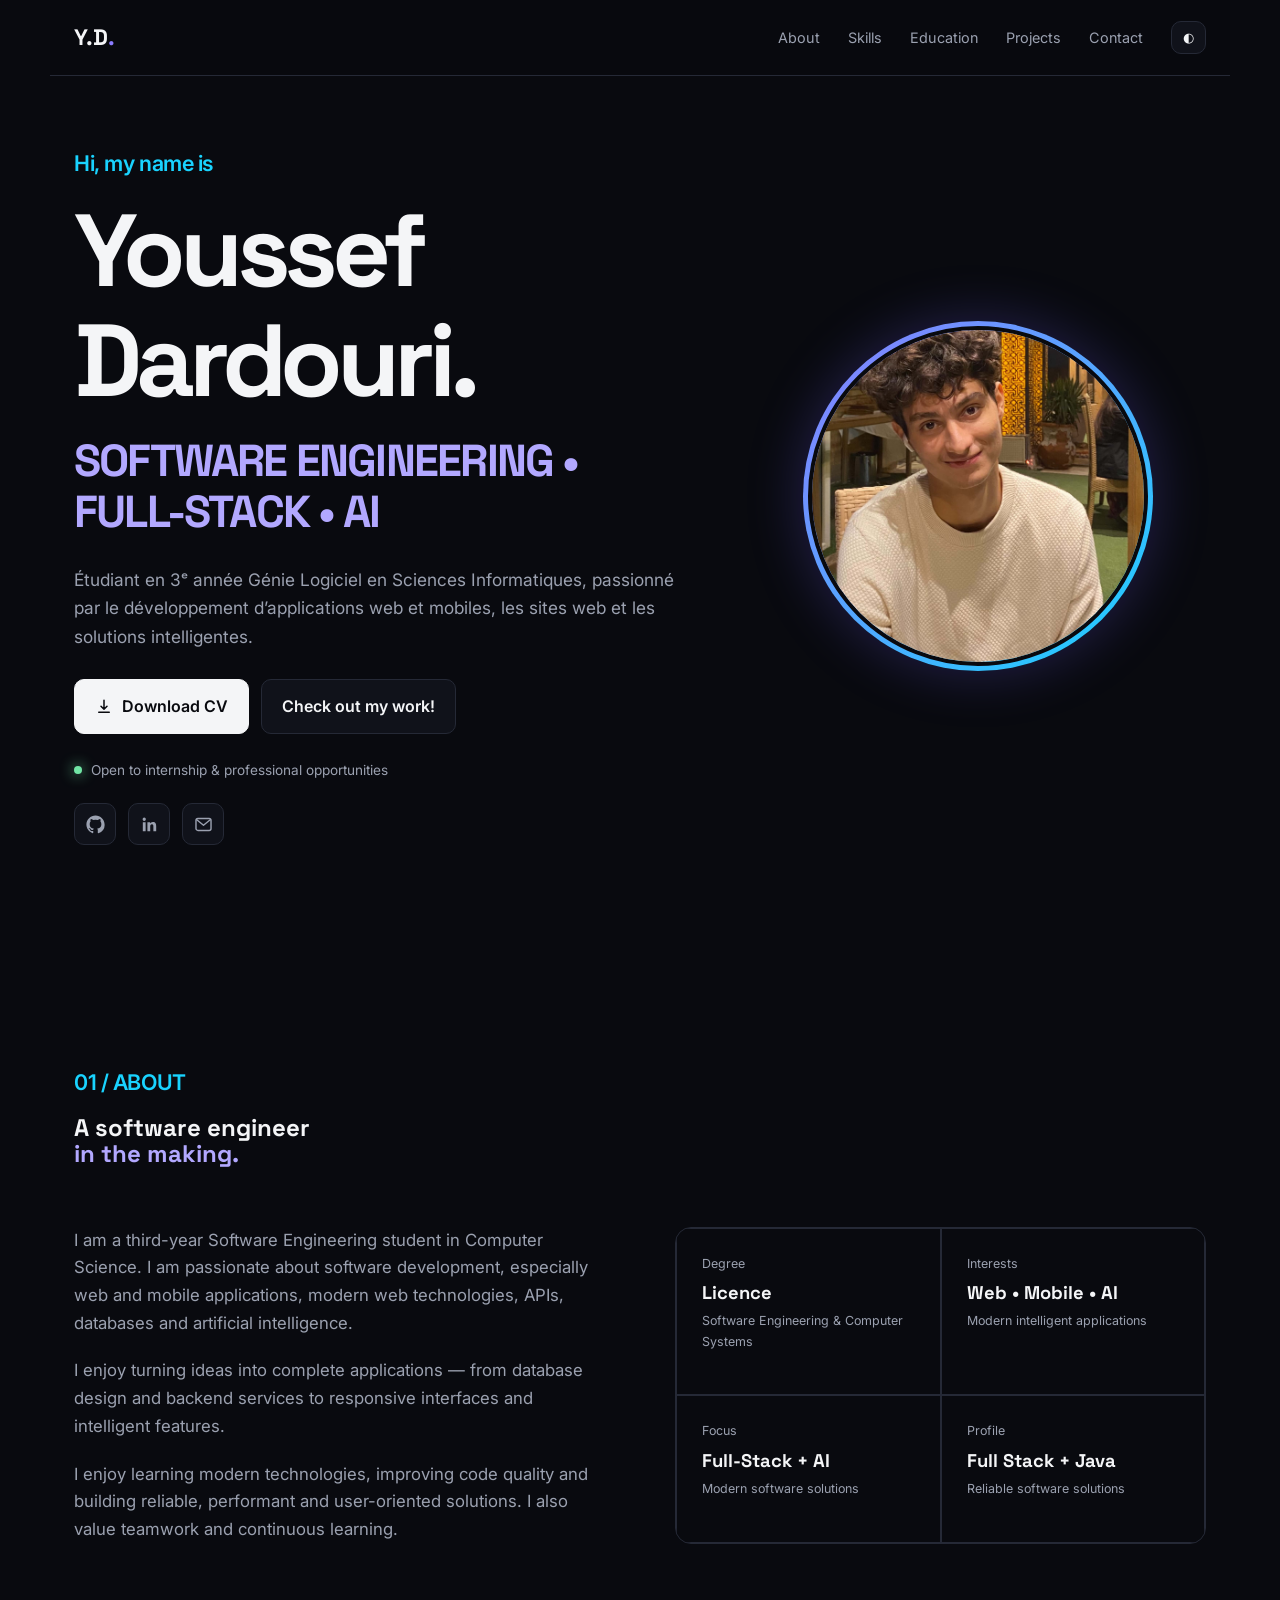
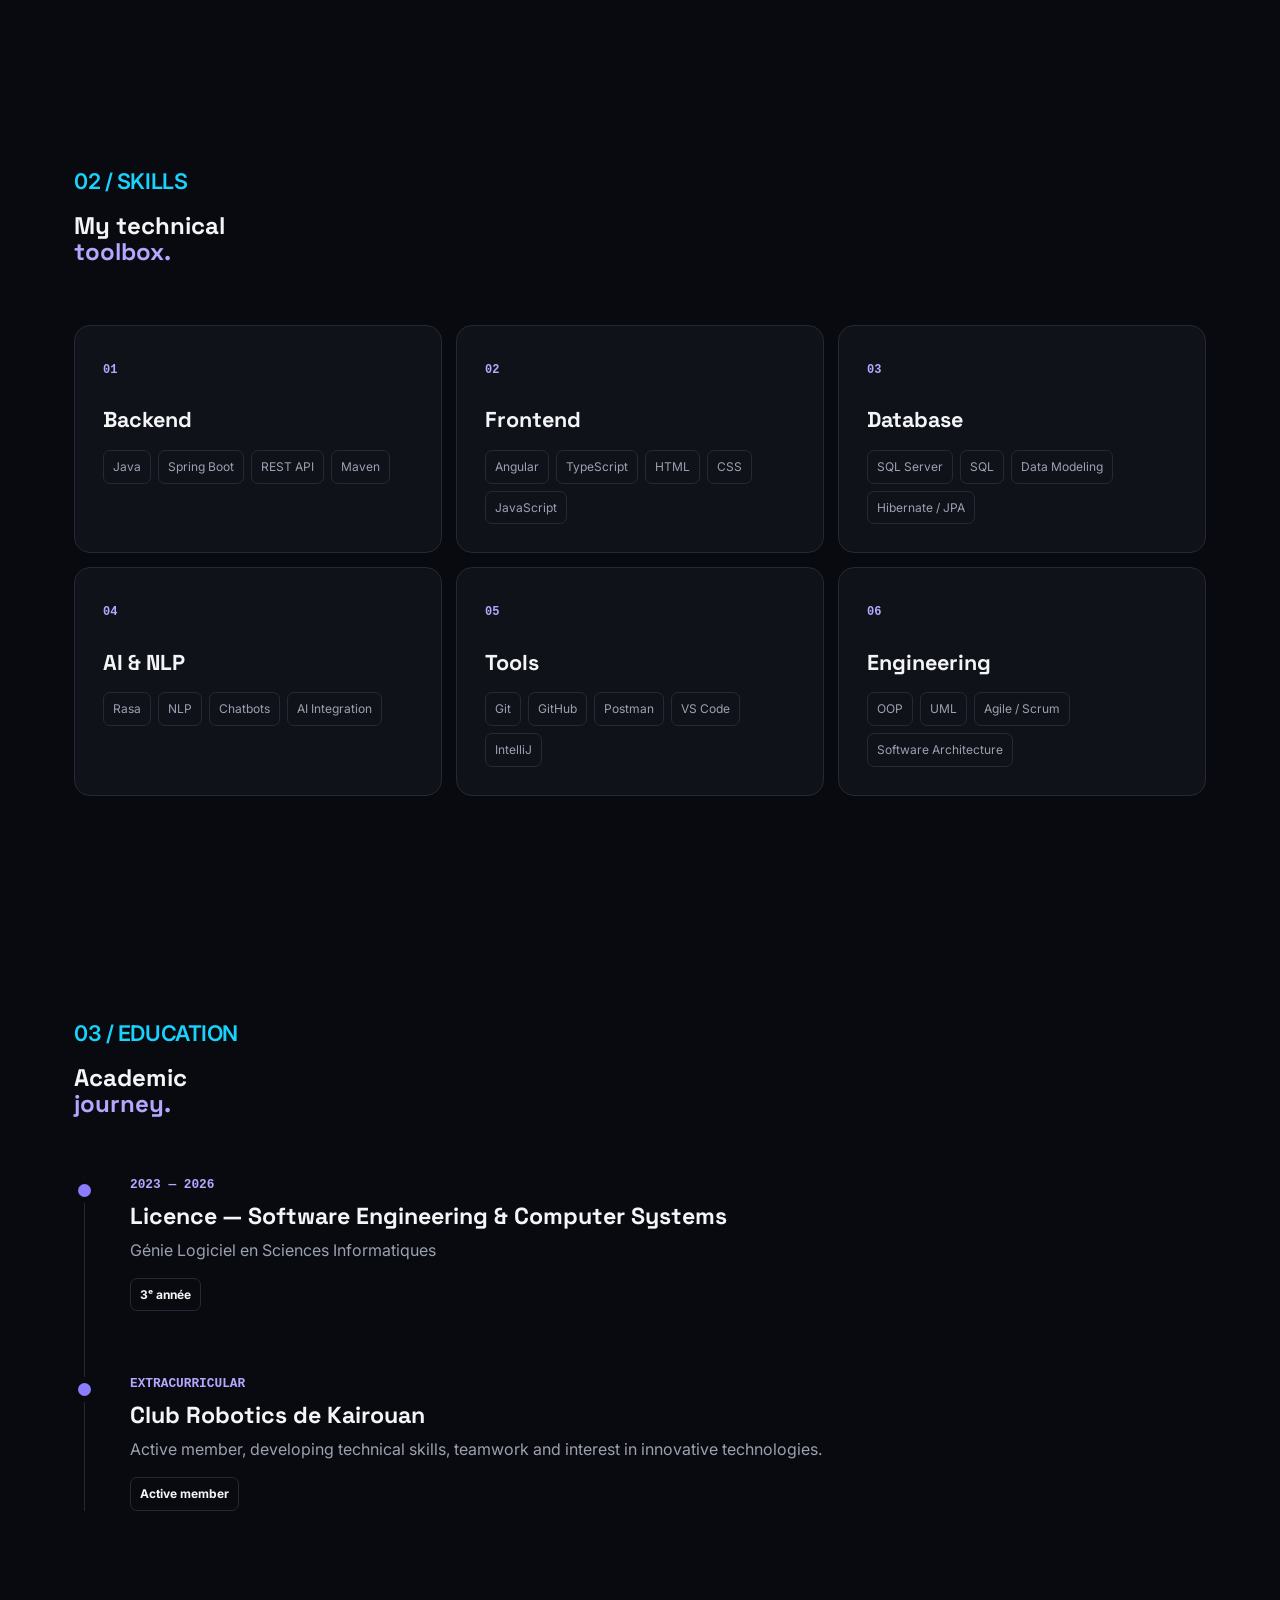
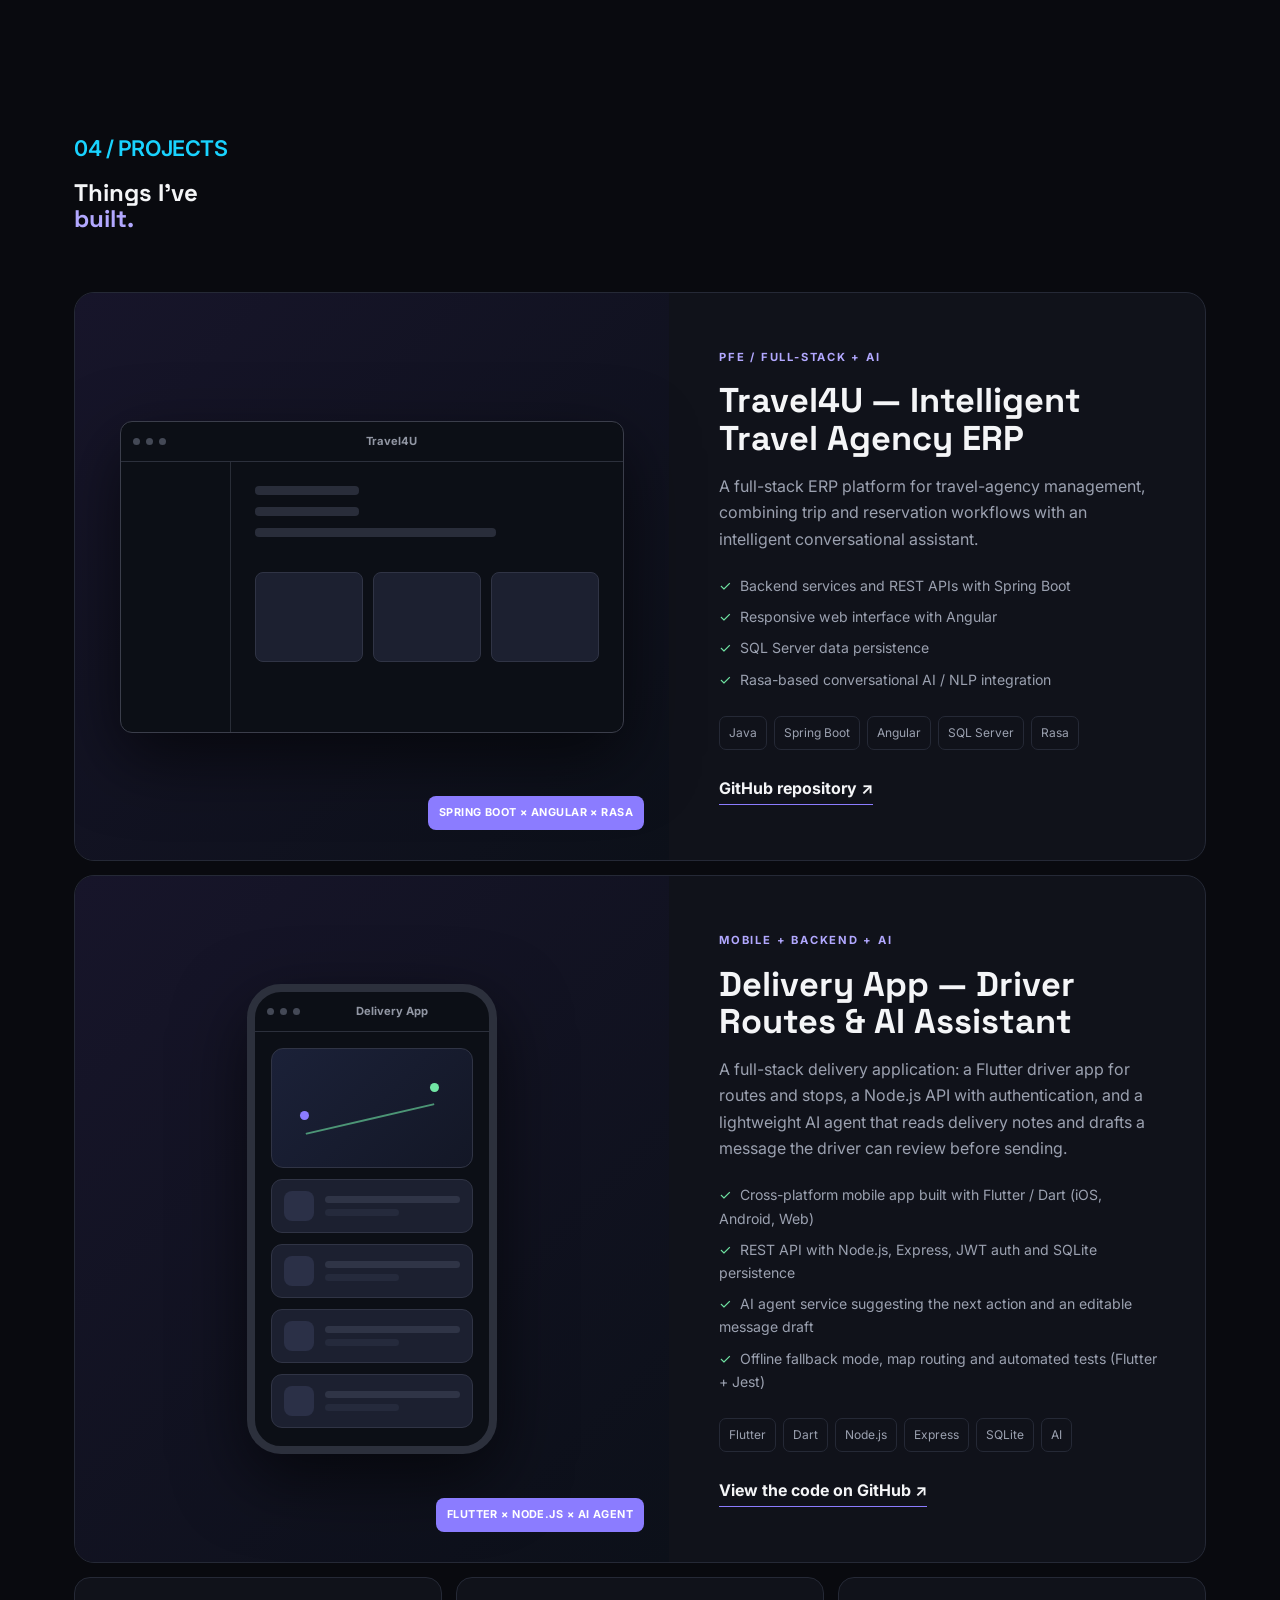
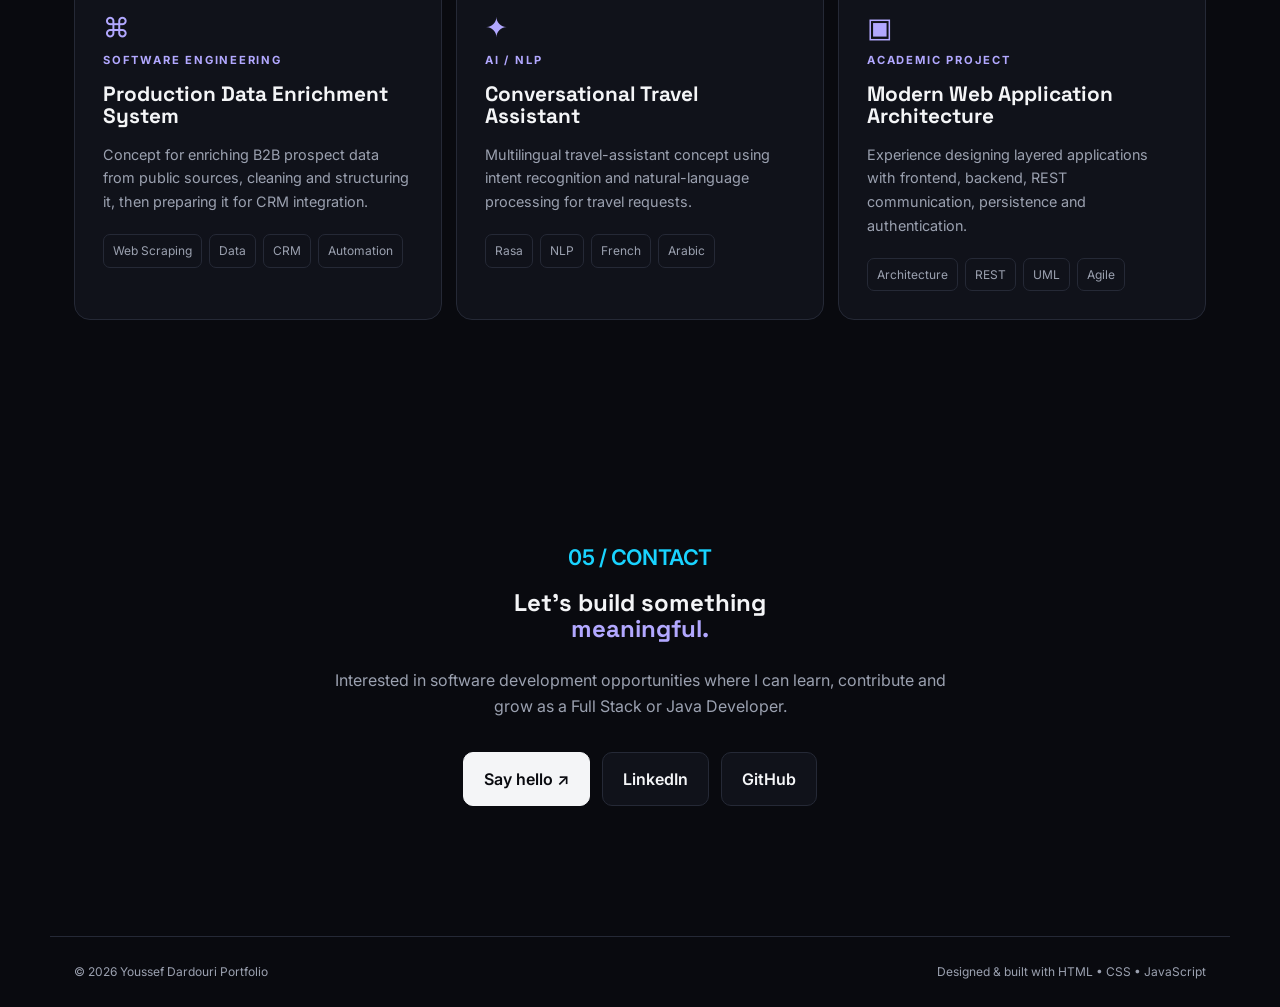
==== commit beea3bb2: "Add Delivery App project card with GitHub link" ====
--- a/index.html
+++ b/index.html
@@ -178,6 +178,39 @@
           <div class="project-tags"><span>Java</span><span>Spring Boot</span><span>Angular</span><span>SQL Server</span><span>Rasa</span></div>
           <!-- Points to your GitHub profile for now; swap in the Travel4U repo URL once it's created/public. -->
           <a class="text-link" href="https://github.com/dardouriyoussef02-jpg/Travel4U" target="_blank" rel="noopener">GitHub repository ↗</a>
+        </div>
+      </article>
+
+      <article class="project featured reveal">
+        <div class="project-visual">
+          <div class="mock-phone">
+            <div class="mock-top"><i></i><i></i><i></i><b>Delivery App</b></div>
+            <div class="mock-body">
+              <div class="mock-map"></div>
+              <div class="mock-stop"><i></i><div><span></span><span></span></div></div>
+              <div class="mock-stop"><i></i><div><span></span><span></span></div></div>
+              <div class="mock-stop"><i></i><div><span></span><span></span></div></div>
+              <div class="mock-stop"><i></i><div><span></span><span></span></div></div>
+            </div>
+          </div>
+          <div class="floating-chip">FLUTTER × NODE.JS × AI AGENT</div>
+        </div>
+        <div class="project-info">
+          <p class="project-type">MOBILE + BACKEND + AI</p>
+          <h3>Delivery App — Driver Routes & AI Assistant</h3>
+          <p>
+            A full-stack delivery application: a Flutter driver app for routes and stops, a Node.js
+            API with authentication, and a lightweight AI agent that reads delivery notes and drafts
+            a message the driver can review before sending.
+          </p>
+          <ul>
+            <li>Cross-platform mobile app built with Flutter / Dart (iOS, Android, Web)</li>
+            <li>REST API with Node.js, Express, JWT auth and SQLite persistence</li>
+            <li>AI agent service suggesting the next action and an editable message draft</li>
+            <li>Offline fallback mode, map routing and automated tests (Flutter + Jest)</li>
+          </ul>
+          <div class="project-tags"><span>Flutter</span><span>Dart</span><span>Node.js</span><span>Express</span><span>SQLite</span><span>AI</span></div>
+          <a class="text-link" href="https://github.com/dardouriyoussef02-jpg/Delivery-APP" target="_blank" rel="noopener">View the code on GitHub ↗</a>
         </div>
       </article>
 
--- a/style.css
+++ b/style.css
@@ -506,6 +506,10 @@
   overflow:hidden
 }
 
+.project.featured+.project.featured{
+  margin-top:14px
+}
+
 .project-visual{
   min-height:480px;
   display:flex;
@@ -587,6 +591,93 @@
   background:#1c2030;
   border:1px solid #303445;
   border-radius:8px
+}
+
+/* Delivery App phone mock */
+.mock-phone{
+  width:250px;
+  height:470px;
+  border:8px solid #2c303c;
+  border-radius:34px;
+  background:#0c0f16;
+  box-shadow:0 25px 70px #0009;
+  overflow:hidden;
+  display:flex;
+  flex-direction:column
+}
+
+.mock-body{
+  padding:16px;
+  display:flex;
+  flex-direction:column;
+  gap:11px;
+  flex:1
+}
+
+.mock-map{
+  height:120px;
+  border-radius:12px;
+  background:linear-gradient(135deg,#1b2138,#131726);
+  border:1px solid #303445;
+  position:relative
+}
+
+.mock-map::after{
+  content:"";
+  position:absolute;
+  left:16%;
+  top:58%;
+  width:66%;
+  height:2px;
+  background:#71e6a599;
+  border-radius:2px;
+  transform:rotate(-13deg)
+}
+
+.mock-map::before{
+  content:"";
+  position:absolute;
+  left:14%;
+  top:52%;
+  width:9px;
+  height:9px;
+  border-radius:50%;
+  background:var(--accent);
+  box-shadow:130px -28px 0 #71e6a5
+}
+
+.mock-stop{
+  display:flex;
+  align-items:center;
+  gap:11px;
+  padding:11px 12px;
+  background:#1c2030;
+  border:1px solid #303445;
+  border-radius:11px
+}
+
+.mock-stop i{
+  width:30px;
+  height:30px;
+  border-radius:8px;
+  background:#2b3047;
+  flex:none
+}
+
+.mock-stop div{flex:1}
+
+.mock-stop span{
+  display:block;
+  height:7px;
+  border-radius:4px;
+  background:#2f3446
+}
+
+.mock-stop span:first-child{margin-bottom:6px}
+
+.mock-stop span:last-child{
+  width:55%;
+  background:#252a3c
 }
 
 .floating-chip{
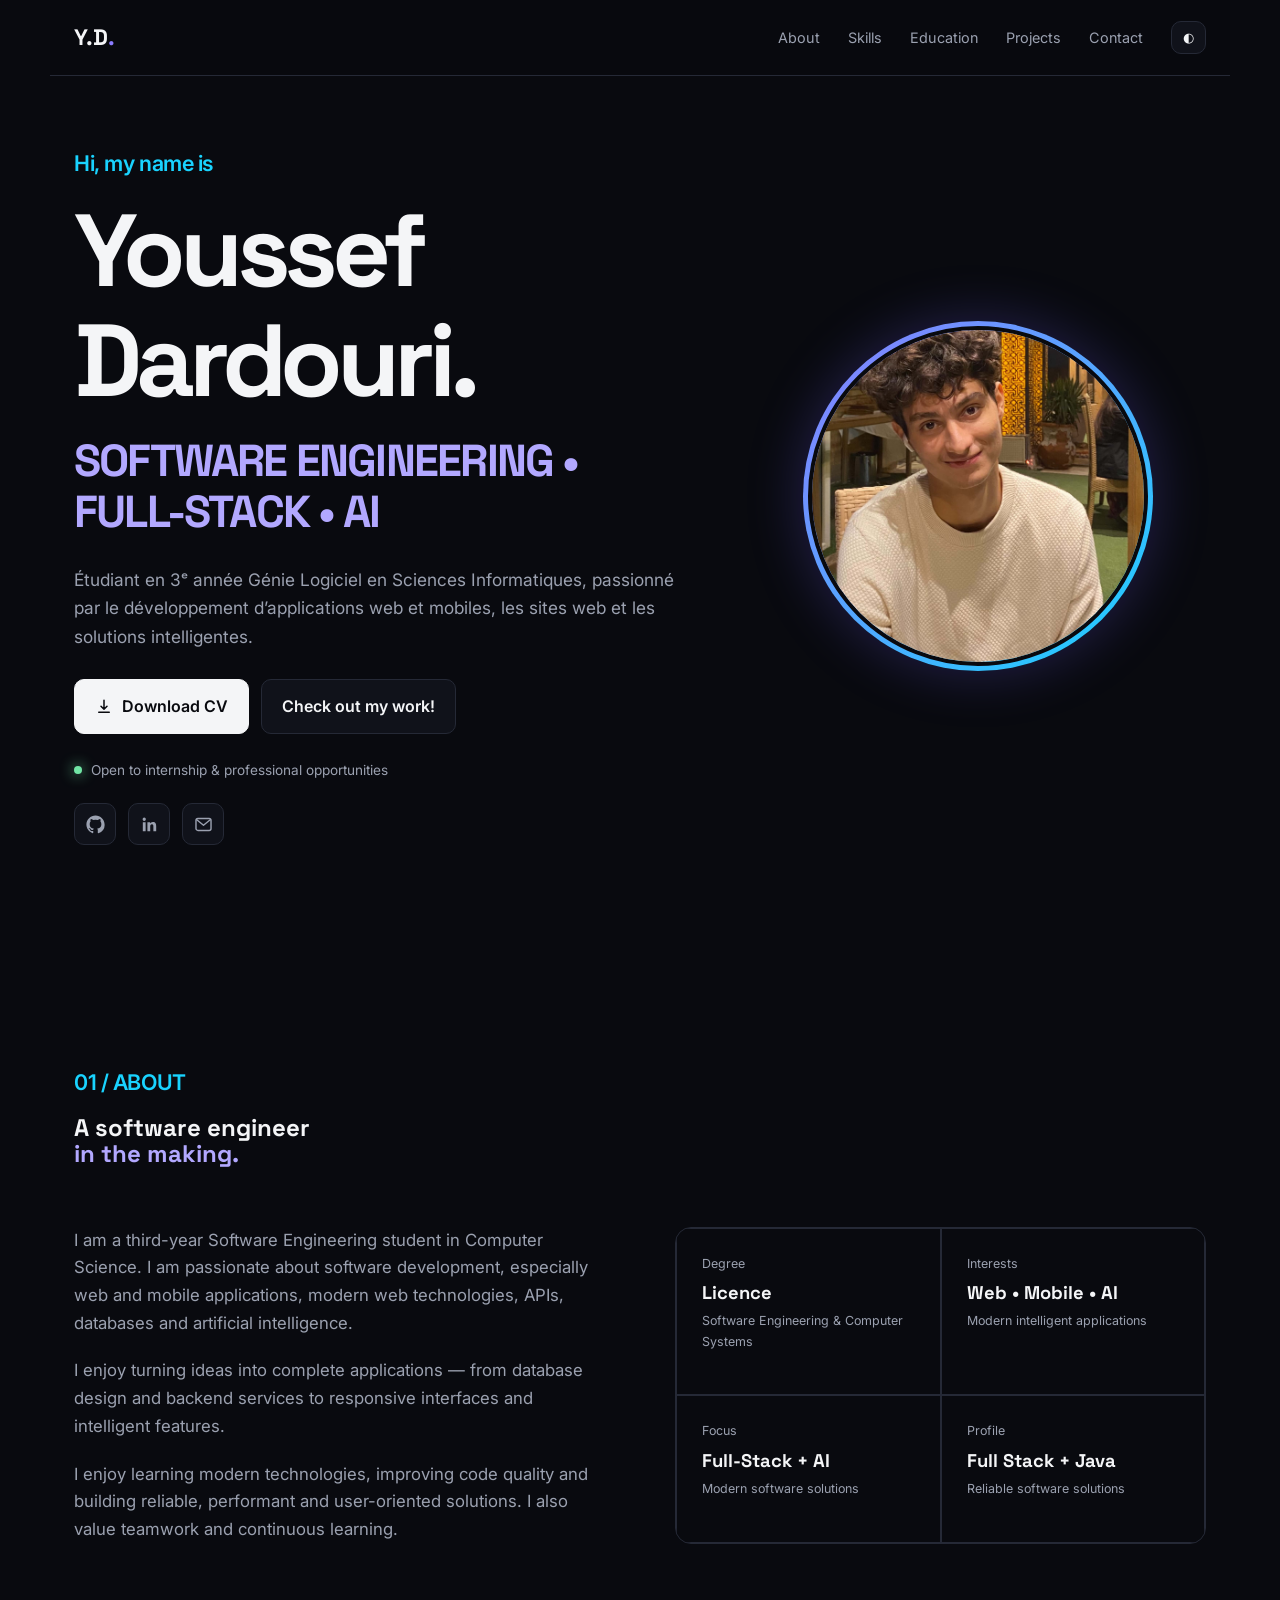
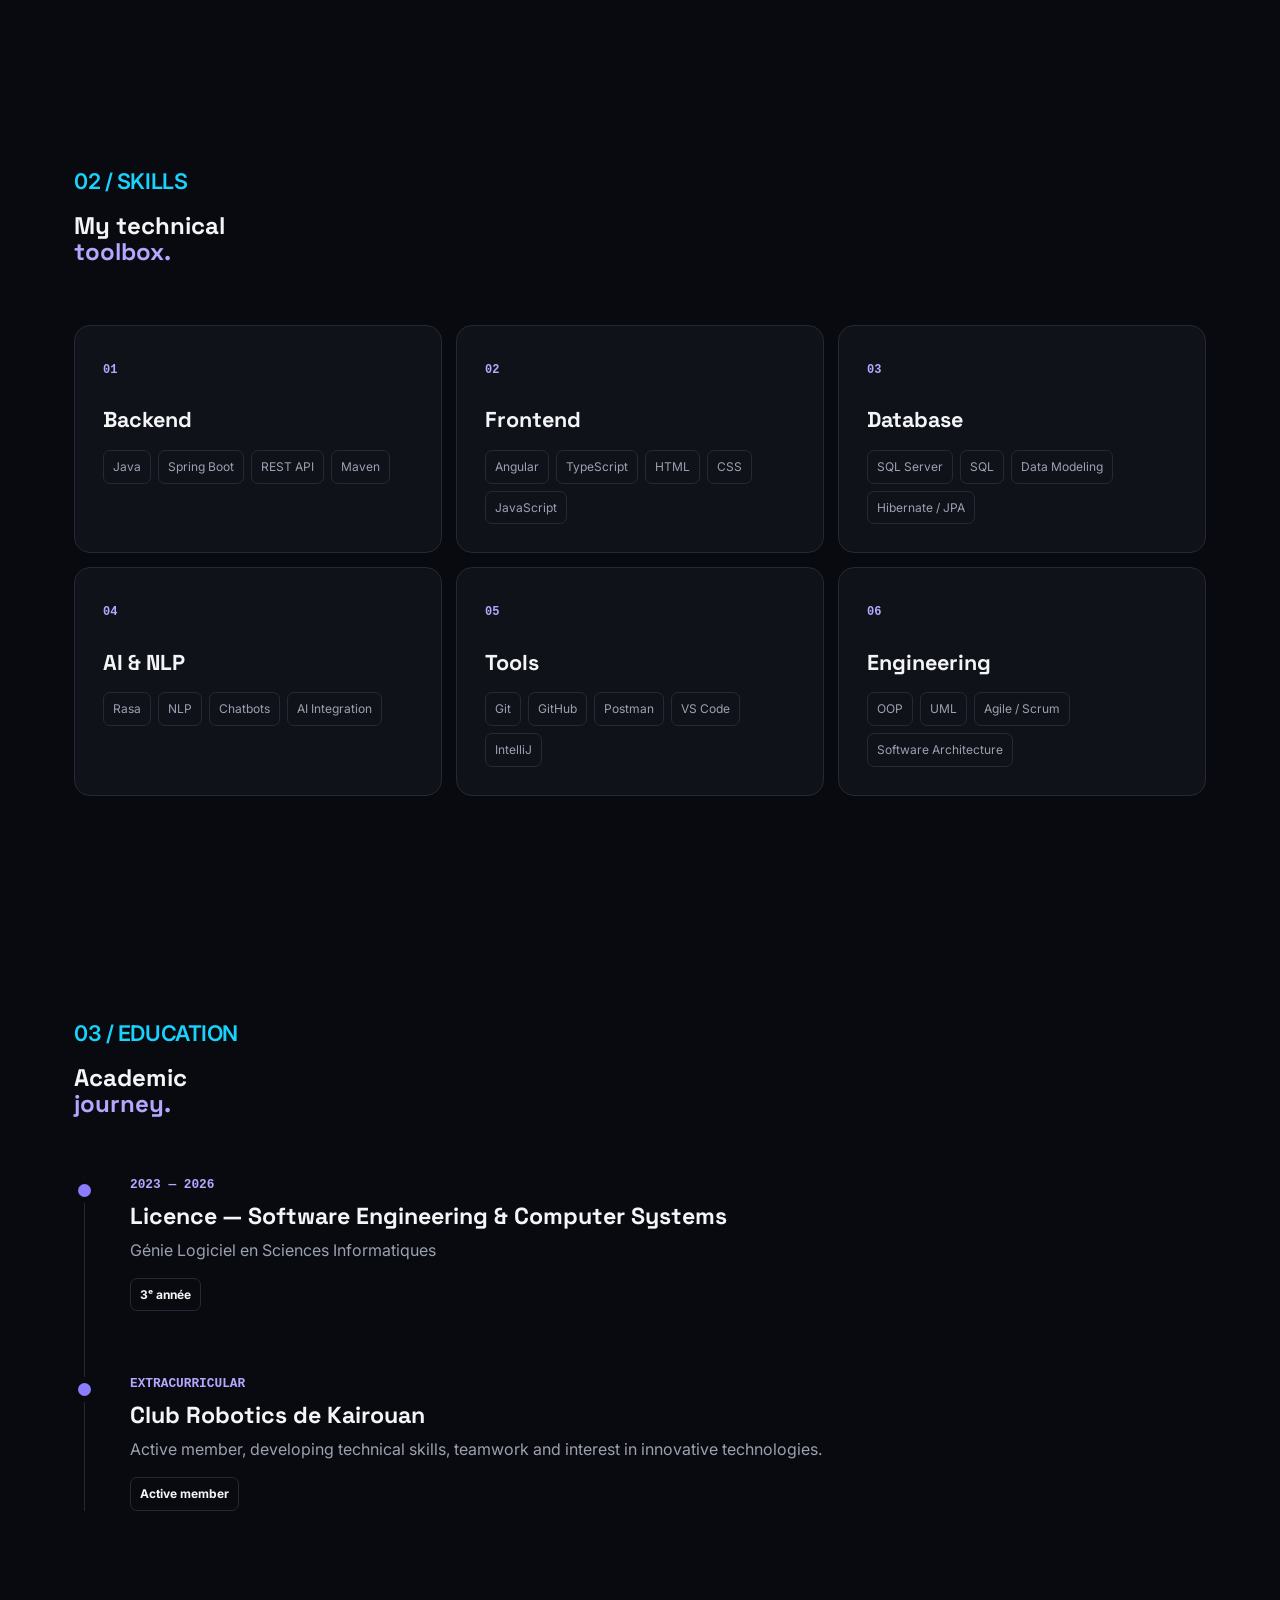
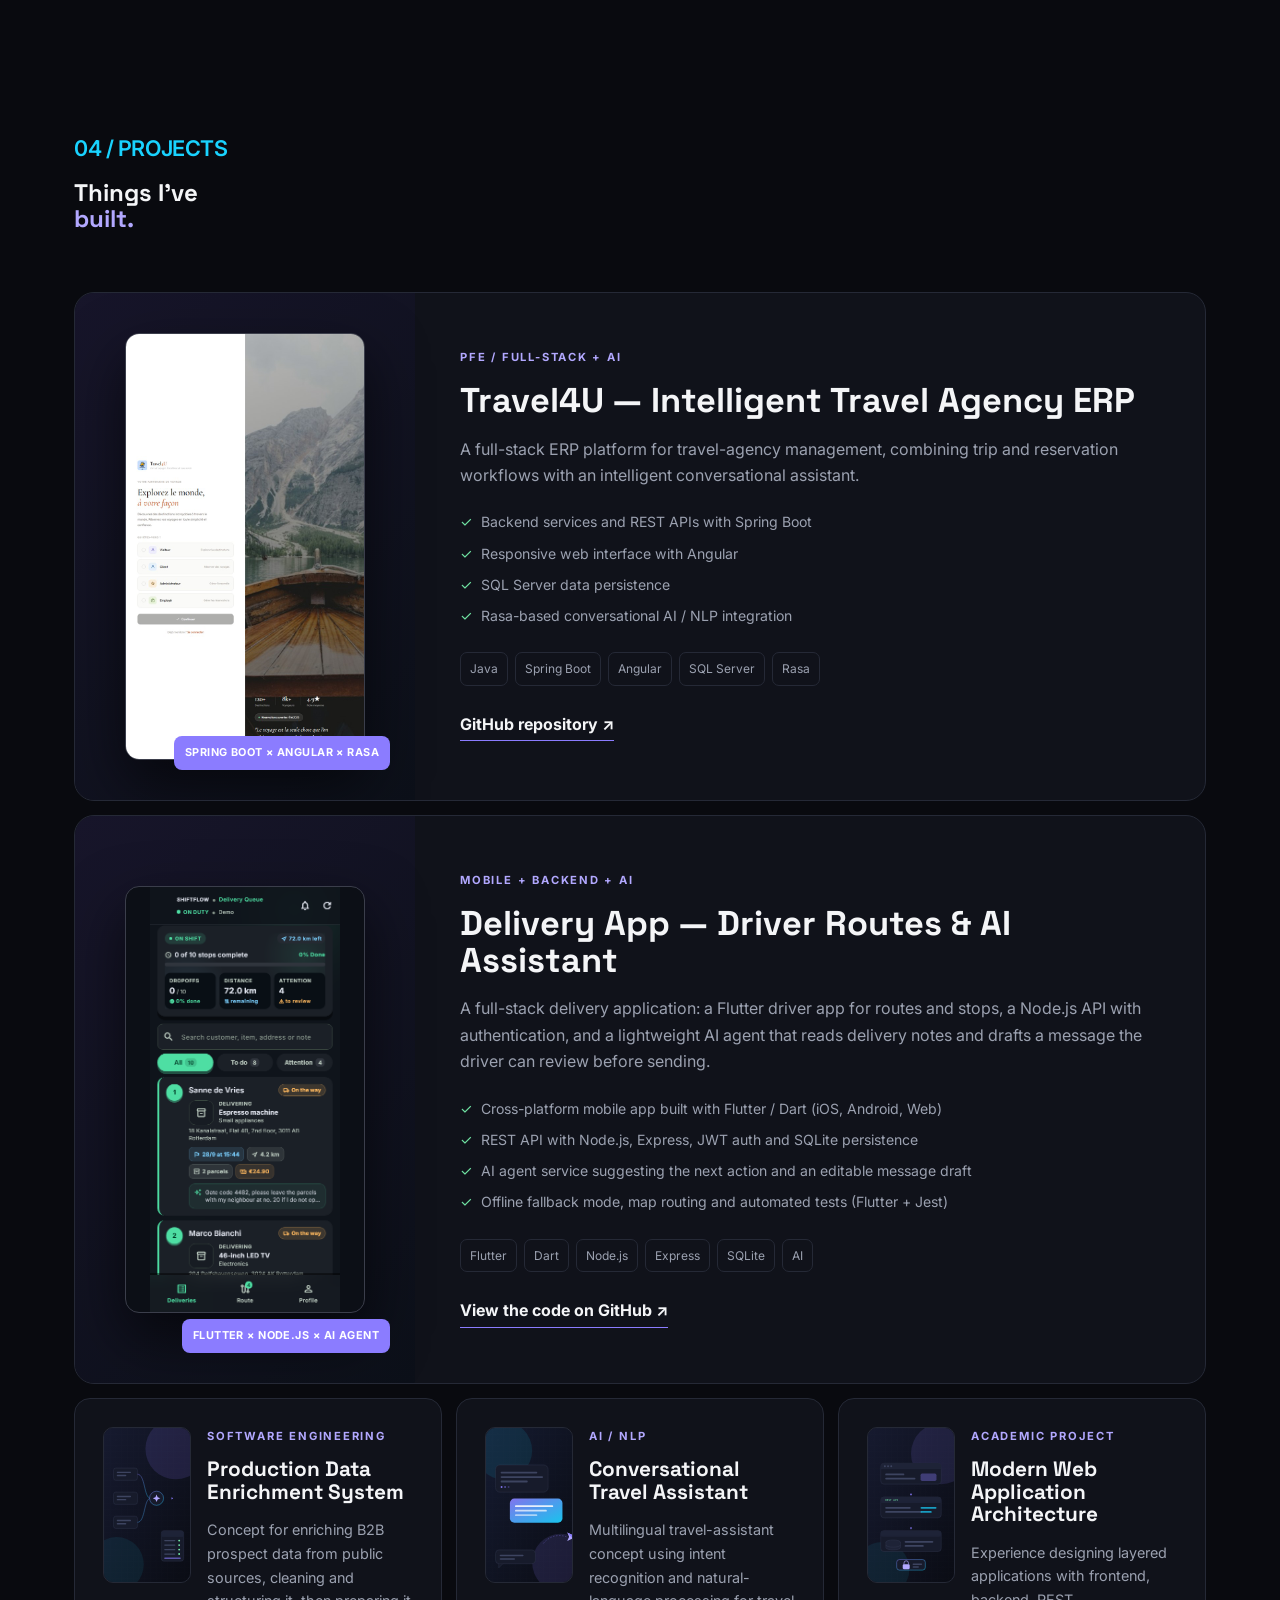
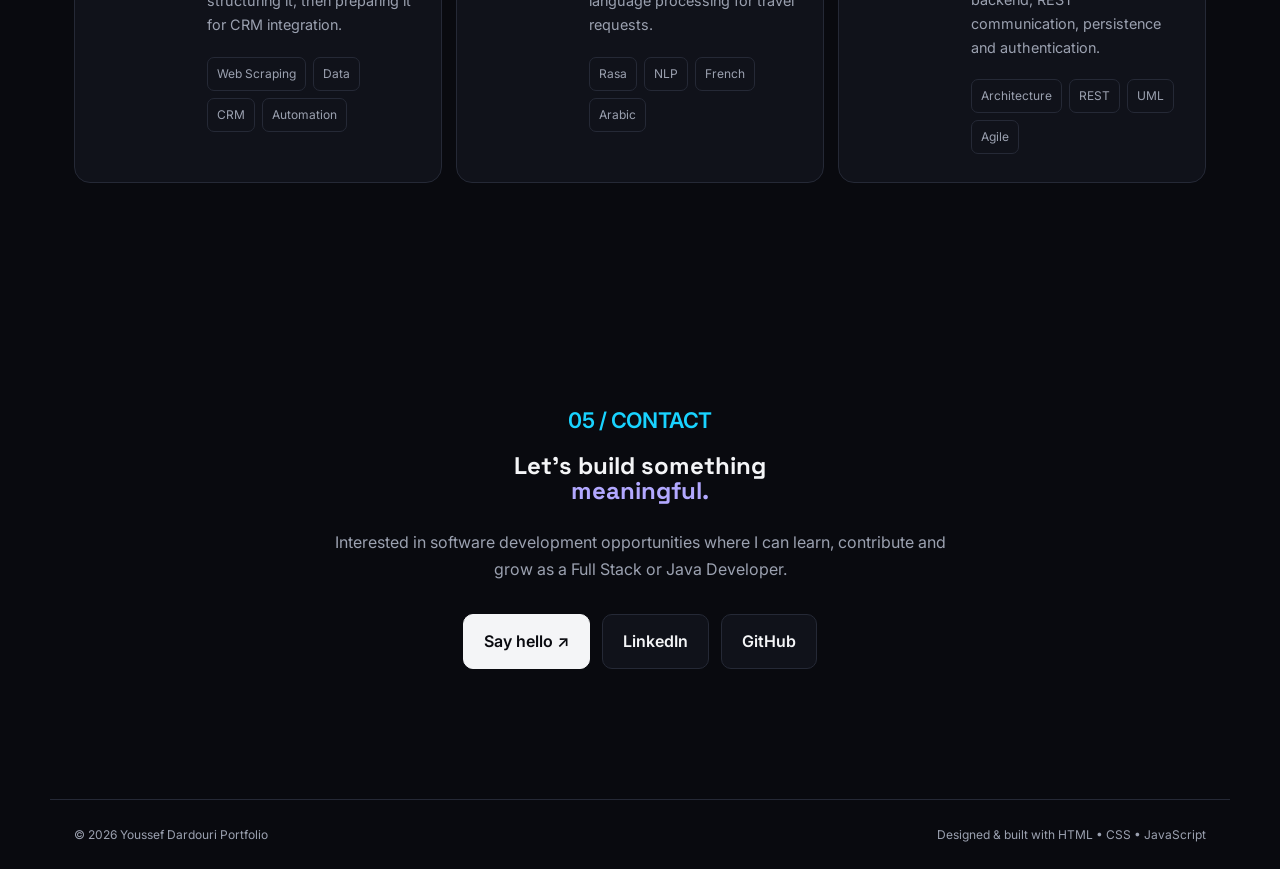
==== commit 702ff1e1: "Replace project mocks with 9:16 screenshots and add per-project cover images" ====
--- a/index.html
+++ b/index.html
@@ -150,16 +150,8 @@
 
       <article class="project featured reveal">
         <div class="project-visual">
-          <div class="mock-window">
-            <div class="mock-top"><i></i><i></i><i></i><b>Travel4U</b></div>
-            <div class="mock-content">
-              <div class="mock-sidebar"></div>
-              <div class="mock-main">
-                <span></span><span></span><span class="wide"></span>
-                <div class="mock-cards"><i></i><i></i><i></i></div>
-              </div>
-            </div>
-          </div>
+          <img class="project-shot" src="assets/travel4u.jpg" width="720" height="1280" loading="lazy"
+               alt="Travel4U travel agency application screenshot">
           <div class="floating-chip">SPRING BOOT × ANGULAR × RASA</div>
         </div>
         <div class="project-info">
@@ -183,16 +175,8 @@
 
       <article class="project featured reveal">
         <div class="project-visual">
-          <div class="mock-phone">
-            <div class="mock-top"><i></i><i></i><i></i><b>Delivery App</b></div>
-            <div class="mock-body">
-              <div class="mock-map"></div>
-              <div class="mock-stop"><i></i><div><span></span><span></span></div></div>
-              <div class="mock-stop"><i></i><div><span></span><span></span></div></div>
-              <div class="mock-stop"><i></i><div><span></span><span></span></div></div>
-              <div class="mock-stop"><i></i><div><span></span><span></span></div></div>
-            </div>
-          </div>
+          <img class="project-shot contain" src="assets/delivery-app.png" width="412" height="917" loading="lazy"
+               alt="Delivery App route and stops screen">
           <div class="floating-chip">FLUTTER × NODE.JS × AI AGENT</div>
         </div>
         <div class="project-info">
@@ -216,25 +200,31 @@
 
       <div class="project-grid">
         <article class="project small reveal">
-          <div class="mini-icon">⌘</div>
-          <p class="project-type">SOFTWARE ENGINEERING</p>
-          <h3>Production Data Enrichment System</h3>
-          <p>Concept for enriching B2B prospect data from public sources, cleaning and structuring it, then preparing it for CRM integration.</p>
-          <div class="project-tags"><span>Web Scraping</span><span>Data</span><span>CRM</span><span>Automation</span></div>
+          <img class="small-shot" src="assets/cover-data.svg" loading="lazy" alt="Data enrichment pipeline illustration">
+          <div class="small-body">
+            <p class="project-type">SOFTWARE ENGINEERING</p>
+            <h3>Production Data Enrichment System</h3>
+            <p>Concept for enriching B2B prospect data from public sources, cleaning and structuring it, then preparing it for CRM integration.</p>
+            <div class="project-tags"><span>Web Scraping</span><span>Data</span><span>CRM</span><span>Automation</span></div>
+          </div>
         </article>
         <article class="project small reveal">
-          <div class="mini-icon">✦</div>
-          <p class="project-type">AI / NLP</p>
-          <h3>Conversational Travel Assistant</h3>
-          <p>Multilingual travel-assistant concept using intent recognition and natural-language processing for travel requests.</p>
-          <div class="project-tags"><span>Rasa</span><span>NLP</span><span>French</span><span>Arabic</span></div>
+          <img class="small-shot" src="assets/cover-assistant.svg" loading="lazy" alt="Conversational travel assistant illustration">
+          <div class="small-body">
+            <p class="project-type">AI / NLP</p>
+            <h3>Conversational Travel Assistant</h3>
+            <p>Multilingual travel-assistant concept using intent recognition and natural-language processing for travel requests.</p>
+            <div class="project-tags"><span>Rasa</span><span>NLP</span><span>French</span><span>Arabic</span></div>
+          </div>
         </article>
         <article class="project small reveal">
-          <div class="mini-icon">▣</div>
-          <p class="project-type">ACADEMIC PROJECT</p>
-          <h3>Modern Web Application Architecture</h3>
-          <p>Experience designing layered applications with frontend, backend, REST communication, persistence and authentication.</p>
-          <div class="project-tags"><span>Architecture</span><span>REST</span><span>UML</span><span>Agile</span></div>
+          <img class="small-shot" src="assets/cover-architecture.svg" loading="lazy" alt="Layered web application architecture illustration">
+          <div class="small-body">
+            <p class="project-type">ACADEMIC PROJECT</p>
+            <h3>Modern Web Application Architecture</h3>
+            <p>Experience designing layered applications with frontend, backend, REST communication, persistence and authentication.</p>
+            <div class="project-tags"><span>Architecture</span><span>REST</span><span>UML</span><span>Agile</span></div>
+          </div>
         </article>
       </div>
     </section>
--- a/style.css
+++ b/style.css
@@ -497,8 +497,8 @@
 
 .project.featured{
   display:grid;
-  grid-template-columns:1.1fr .9fr;
-  gap:50px;
+  grid-template-columns:340px 1fr;
+  gap:45px;
   padding:0;
   background:var(--surface);
   border:1px solid var(--line);
@@ -511,173 +511,28 @@
 }
 
 .project-visual{
-  min-height:480px;
   display:flex;
   align-items:center;
   justify-content:center;
   background:linear-gradient(135deg,#17152a,#0c1019);
   position:relative;
-  padding:45px
-}
-
-.mock-window{
-  width:100%;
+  padding:40px
+}
+
+.project-shot{
+  aspect-ratio:9/16;
+  width:min(240px,100%);
+  height:auto;
+  object-fit:cover;
+  display:block;
+  border-radius:14px;
   border:1px solid #3b3e4b;
-  border-radius:12px;
-  background:#0c0f16;
-  box-shadow:0 25px 70px #0009
-}
-
-.mock-top{
-  height:40px;
-  border-bottom:1px solid #2c303c;
-  display:flex;
-  align-items:center;
-  gap:6px;
-  padding:0 12px;
-  color:#9297a4;
-  font-size:.7rem
-}
-
-.mock-top i{
-  width:7px;
-  height:7px;
-  border-radius:50%;
-  background:#444956
-}
-
-.mock-top b{
-  margin-left:auto;
-  margin-right:auto
-}
-
-.mock-content{
-  display:flex;
-  height:270px
-}
-
-.mock-sidebar{
-  width:22%;
-  border-right:1px solid #292d37
-}
-
-.mock-main{
-  padding:24px;
-  flex:1
-}
-
-.mock-main>span{
-  height:9px;
-  width:30%;
-  display:block;
-  background:#292d3a;
-  border-radius:4px;
-  margin-bottom:12px
-}
-
-.mock-main>span.wide{
-  width:70%
-}
-
-.mock-cards{
-  display:grid;
-  grid-template-columns:repeat(3,1fr);
-  gap:10px;
-  margin-top:35px
-}
-
-.mock-cards i{
-  height:90px;
-  background:#1c2030;
-  border:1px solid #303445;
-  border-radius:8px
-}
-
-/* Delivery App phone mock */
-.mock-phone{
-  width:250px;
-  height:470px;
-  border:8px solid #2c303c;
-  border-radius:34px;
-  background:#0c0f16;
-  box-shadow:0 25px 70px #0009;
-  overflow:hidden;
-  display:flex;
-  flex-direction:column
-}
-
-.mock-body{
-  padding:16px;
-  display:flex;
-  flex-direction:column;
-  gap:11px;
-  flex:1
-}
-
-.mock-map{
-  height:120px;
-  border-radius:12px;
-  background:linear-gradient(135deg,#1b2138,#131726);
-  border:1px solid #303445;
-  position:relative
-}
-
-.mock-map::after{
-  content:"";
-  position:absolute;
-  left:16%;
-  top:58%;
-  width:66%;
-  height:2px;
-  background:#71e6a599;
-  border-radius:2px;
-  transform:rotate(-13deg)
-}
-
-.mock-map::before{
-  content:"";
-  position:absolute;
-  left:14%;
-  top:52%;
-  width:9px;
-  height:9px;
-  border-radius:50%;
-  background:var(--accent);
-  box-shadow:130px -28px 0 #71e6a5
-}
-
-.mock-stop{
-  display:flex;
-  align-items:center;
-  gap:11px;
-  padding:11px 12px;
-  background:#1c2030;
-  border:1px solid #303445;
-  border-radius:11px
-}
-
-.mock-stop i{
-  width:30px;
-  height:30px;
-  border-radius:8px;
-  background:#2b3047;
-  flex:none
-}
-
-.mock-stop div{flex:1}
-
-.mock-stop span{
-  display:block;
-  height:7px;
-  border-radius:4px;
-  background:#2f3446
-}
-
-.mock-stop span:first-child{margin-bottom:6px}
-
-.mock-stop span:last-child{
-  width:55%;
-  background:#252a3c
+  box-shadow:0 25px 60px #0009;
+  background:#0c0f16
+}
+
+.project-shot.contain{
+  object-fit:contain
 }
 
 .floating-chip{
@@ -762,9 +617,26 @@
   margin-top:13px
 }
 
-.mini-icon{
-  font-size:1.7rem;
-  color:var(--accent2)
+.project.small{
+  display:flex;
+  gap:16px;
+  align-items:flex-start
+}
+
+.small-shot{
+  width:88px;
+  aspect-ratio:9/16;
+  object-fit:cover;
+  flex:none;
+  display:block;
+  border-radius:10px;
+  border:1px solid var(--line);
+  background:var(--surface2)
+}
+
+.small-body{
+  flex:1;
+  min-width:0
 }
 
 
